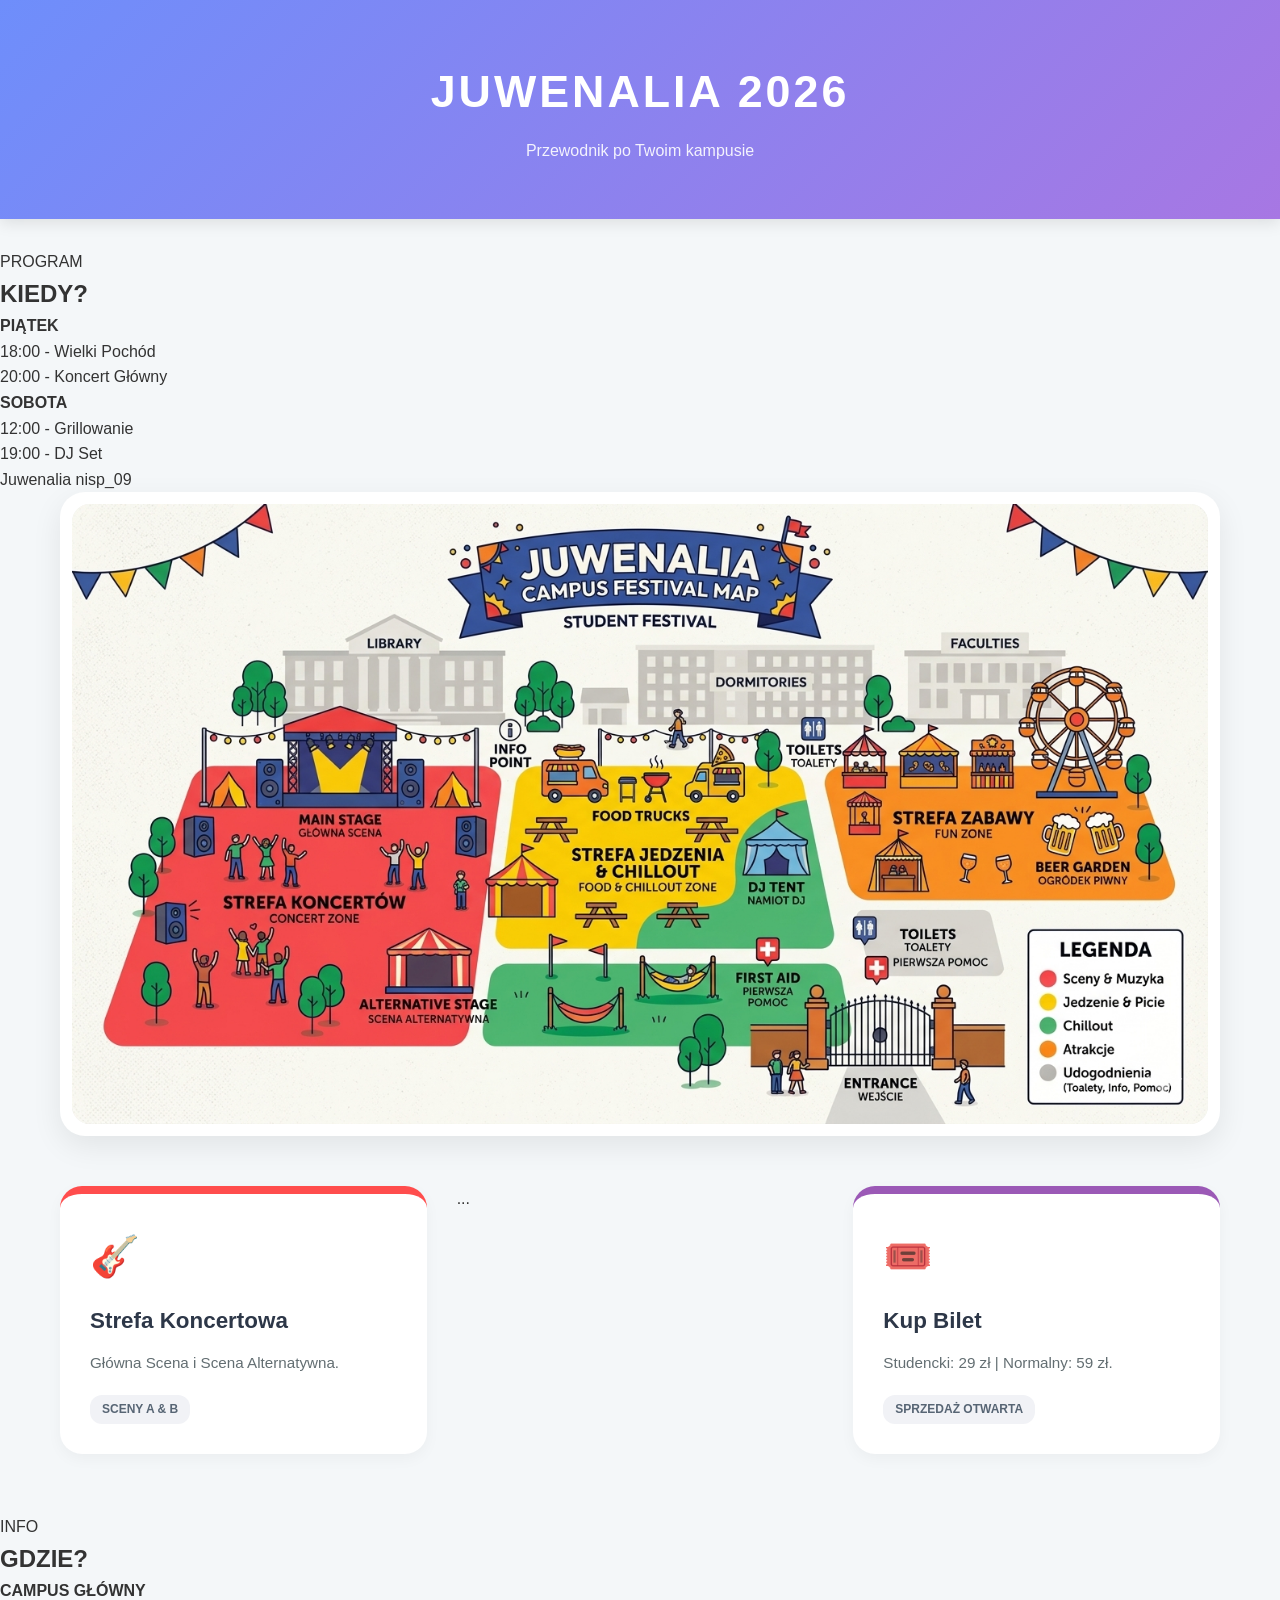
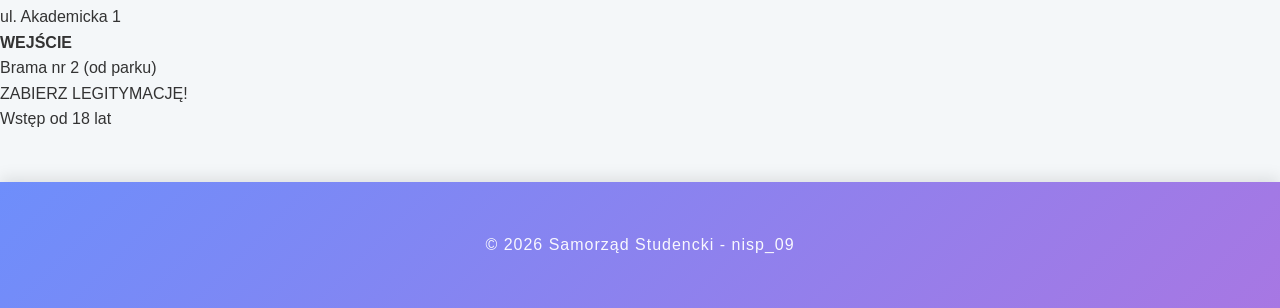
==== juwenalia.html @ 12eca2ff "dodanie banerow po bokach" ====
<!DOCTYPE html>
<html lang="pl">
<head>
    <meta charset="UTF-8">
    <meta name="viewport" content="width=device-width, initial-scale=1.0">
    <title>Juwenalia - Mapa i Program</title>
    <link rel="stylesheet" href="style.css">
</head>
<body>

    <header>
        <h1>Juwenalia 2026</h1>
        <p>Przewodnik po Twoim kampusie</p>
    </header>

    <div class="layout-wrapper">
        <!-- Lewy Banner -->
        <aside class="banner banner-left">
            <div class="banner-content">
                <span class="banner-tag">PROGRAM</span>
                <h2>KIEDY?</h2>
                <div class="event-item">
                    <strong>PIĄTEK</strong>
                    <p>18:00 - Wielki Pochód</p>
                    <p>20:00 - Koncert Główny</p>
                </div>
                <div class="event-item">
                    <strong>SOBOTA</strong>
                    <p>12:00 - Grillowanie</p>
                    <p>19:00 - DJ Set</p>
                </div>
                <div class="banner-footer">Juwenalia nisp_09</div>
            </div>
        </aside>

        <!-- Główna Treść -->
        <main class="container">
            <section class="map-section">
                <div class="map-container">
                    <img src="mapa_juwenalia.png" alt="Mapa Kampusu Juwenalia" class="map-img">
                </div>
            </section>

            <section class="zones-grid">
                <!-- Kafelki zostają bez zmian -->
                <div class="card card-concerts">
                    <div class="card-icon">🎸</div>
                    <h3>Strefa Koncertowa</h3>
                    <p>Główna Scena i Scena Alternatywna.</p>
                    <span class="tag">Sceny A & B</span>
                </div>
                <div class="card-food">...</div> <!-- skrócone dla przejrzystości -->
                <div class="card card-tickets">
                    <div class="card-icon">🎟️</div>
                    <h3>Kup Bilet</h3>
                    <p>Studencki: 29 zł | Normalny: 59 zł.</p>
                    <span class="tag">Sprzedaż otwarta</span>
                </div>
                <!-- Reszta Twoich kafelków... -->
            </section>
        </main>

        <!-- Prawy Banner -->
        <aside class="banner banner-right">
            <div class="banner-content">
                <span class="banner-tag">INFO</span>
                <h2>GDZIE?</h2>
                <div class="event-item">
                    <strong>CAMPUS GŁÓWNY</strong>
                    <p>ul. Akademicka 1</p>
                </div>
                <div class="event-item">
                    <strong>WEJŚCIE</strong>
                    <p>Brama nr 2 (od parku)</p>
                </div>
                <div class="banner-promo">
                    <p>ZABIERZ LEGITYMACJĘ!</p>
                </div>
                <div class="banner-footer">Wstęp od 18 lat</div>
            </div>
        </aside>
    </div>

    <footer>
        <p>&copy; 2026 Samorząd Studencki - nisp_09</p>
    </footer>

</body>
</html>
---- style.css ----
/* Podstawowe resetowanie i czcionki */
* {
    margin: 0;
    padding: 0;
    box-sizing: border-box;
}

body {
    font-family: 'Segoe UI', Tahoma, Geneva, Verdana, sans-serif;
    background-color: #f4f7f9;
    color: #333;
    line-height: 1.6;
}

/* Header - Fioletowy gradient */
header {
    background: linear-gradient(135deg, #6e8efb, #a777e3);
    color: white;
    text-align: center;
    padding: 3.5rem 1rem;
    box-shadow: 0 4px 15px rgba(0,0,0,0.1);
    margin-bottom: 30px;
}

header h1 {
    font-size: 2.8rem;
    text-transform: uppercase;
    letter-spacing: 3px;
    margin-bottom: 10px;
}

header p {
    font-weight: 300;
    opacity: 0.9;
}

/* Główny kontener */
.container {
    max-width: 1200px;
    margin: 0 auto;
    padding: 0 20px;
}

/* Sekcja Mapy - Proporcje 1408 x 768 */
.map-section {
    width: 100%;
    background: white;
    padding: 12px;
    border-radius: 25px;
    box-shadow: 0 10px 30px rgba(0,0,0,0.08);
    margin-bottom: 50px;
}

.map-container {
    width: 100%;
    /* Precyzyjne wymiary Twojej grafiki */
    aspect-ratio: 1408 / 768; 
    overflow: hidden;
    border-radius: 18px;
    background-color: #f0f0f0;
}

.map-img {
    width: 100%;
    height: 100%;
    /* Contain gwarantuje, że mapa nie zostanie ucięta */
    object-fit: contain; 
    display: block;
}

/* Siatka Kafelek (Responsive Grid) */
.zones-grid {
    display: grid;
    grid-template-columns: repeat(auto-fit, minmax(300px, 1fr));
    gap: 30px;
    margin-bottom: 60px;
}

/* Uniwersalny styl kafelka */
.card {
    background: white;
    padding: 30px;
    border-radius: 22px;
    border-top: 8px solid #ccc; /* Domyślny kolor paska */
    box-shadow: 0 5px 15px rgba(0,0,0,0.04);
    transition: all 0.3s cubic-bezier(0.25, 0.8, 0.25, 1);
    display: flex;
    flex-direction: column;
}

.card:hover {
    transform: translateY(-10px);
    box-shadow: 0 15px 30px rgba(0,0,0,0.1);
}

.card-icon {
    font-size: 2.5rem;
    margin-bottom: 15px;
}

.card h3 {
    margin-bottom: 12px;
    color: #2d3748;
    font-size: 1.4rem;
}

.card p {
    color: #636e72;
    font-size: 0.95rem;
    margin-bottom: 20px;
    flex-grow: 1;
}

.tag {
    display: inline-block;
    font-size: 0.75rem;
    font-weight: bold;
    text-transform: uppercase;
    background: #f1f2f6;
    padding: 5px 12px;
    border-radius: 12px;
    color: #576574;
    align-self: flex-start;
}

/* Kolory specyficzne dla stref */
.card-concerts { border-top-color: #ff4d4d; } /* Czerwony */
.card-food { border-top-color: #ffcc00; }     /* Żółty */
.card-tickets { border-top-color: #9b59b6; }  /* Fioletowy */
.card-chill { border-top-color: #4cd137; }    /* Zielony */
.card-fun { border-top-color: #ff9f43; }      /* Pomarańczowy */
.card-contact { border-top-color: #1abc9c; }  /* Morski */

/* Footer - identyczny jak header */
footer {
    text-align: center;
    padding: 50px 0;
    background: linear-gradient(135deg, #6e8efb, #a777e3);
    color: white;
    margin-top: 50px;
    box-shadow: 0 -4px 15px rgba(0,0,0,0.1);
}

footer p {
    font-weight: 500;/* --- WCZEŚNIEJSZE STYLE ZOSTAJĄ (Body, Header, Container, Card) --- */

/* ... (tu wklej poprzedni style.css) ... */

/* NOWY LAYOUT SYSTEM */
.layout-wrapper {
    display: grid;
    grid-template-columns: 220px 1fr 220px; /* Bannery po 220px szerokości */
    gap: 20px;
    max-width: 1700px; /* Zwiększony max-width by pomieścić boki */
    margin: 0 auto;
    padding: 0 20px;
    align-items: start;
}

/* STYL BANNERÓW (BROSZUR) */
.banner {
    background: white;
    border-radius: 25px;
    box-shadow: 0 10px 30px rgba(0,0,0,0.08);
    position: sticky; /* Bannery będą "jechać" za użytkownikiem podczas przewijania */
    top: 20px;
    height: 600px; /* Proporcja pionowej ulotki */
    overflow: hidden;
    display: flex;
    flex-direction: column;
}

.banner-content {
    padding: 30px 20px;
    height: 100%;
    display: flex;
    flex-direction: column;
    text-align: center;
}

.banner-left { border-left: 10px solid #6e8efb; }
.banner-right { border-right: 10px solid #a777e3; }

.banner-tag {
    font-size: 0.7rem;
    font-weight: bold;
    letter-spacing: 2px;
    color: #a777e3;
    margin-bottom: 10px;
}

.banner h2 {
    font-size: 1.5rem;
    color: #2d3748;
    margin-bottom: 25px;
    border-bottom: 2px dashed #eee;
    padding-bottom: 10px;
}

.event-item {
    margin-bottom: 25px;
    text-align: left;
}

.event-item strong {
    display: block;
    font-size: 0.9rem;
    color: #6e8efb;
    margin-bottom: 5px;
}

.event-item p {
    font-size: 0.85rem;
    margin-bottom: 3px;
    color: #4a5568;
}

.banner-promo {
    margin-top: auto;
    background: #fdf2f2;
    padding: 15px;
    border-radius: 15px;
    color: #e53e3e;
    font-weight: bold;
    font-size: 0.8rem;
}

.banner-footer {
    margin-top: 20px;
    font-size: 0.7rem;
    color: #cbd5e0;
    text-transform: uppercase;
}

/* RESPONSYWNOŚĆ - Na tabletach i telefonach ukrywamy bannery boczne */
@media (max-width: 1200px) {
    .layout-wrapper {
        grid-template-columns: 1fr; /* Tylko jedna kolumna (środek) */
    }
    .banner {
        display: none; /* Ukryj bannery na małych ekranach */
    }
    .container {
        max-width: 100%;
    }
}
    letter-spacing: 1px;
    opacity: 0.95;
}

/* Ustawienia dla mniejszych ekranów */
@media (max-width: 768px) {
    header h1 { font-size: 2rem; }
    .map-section { padding: 8px; }
    .zones-grid { gap: 20px; }
}
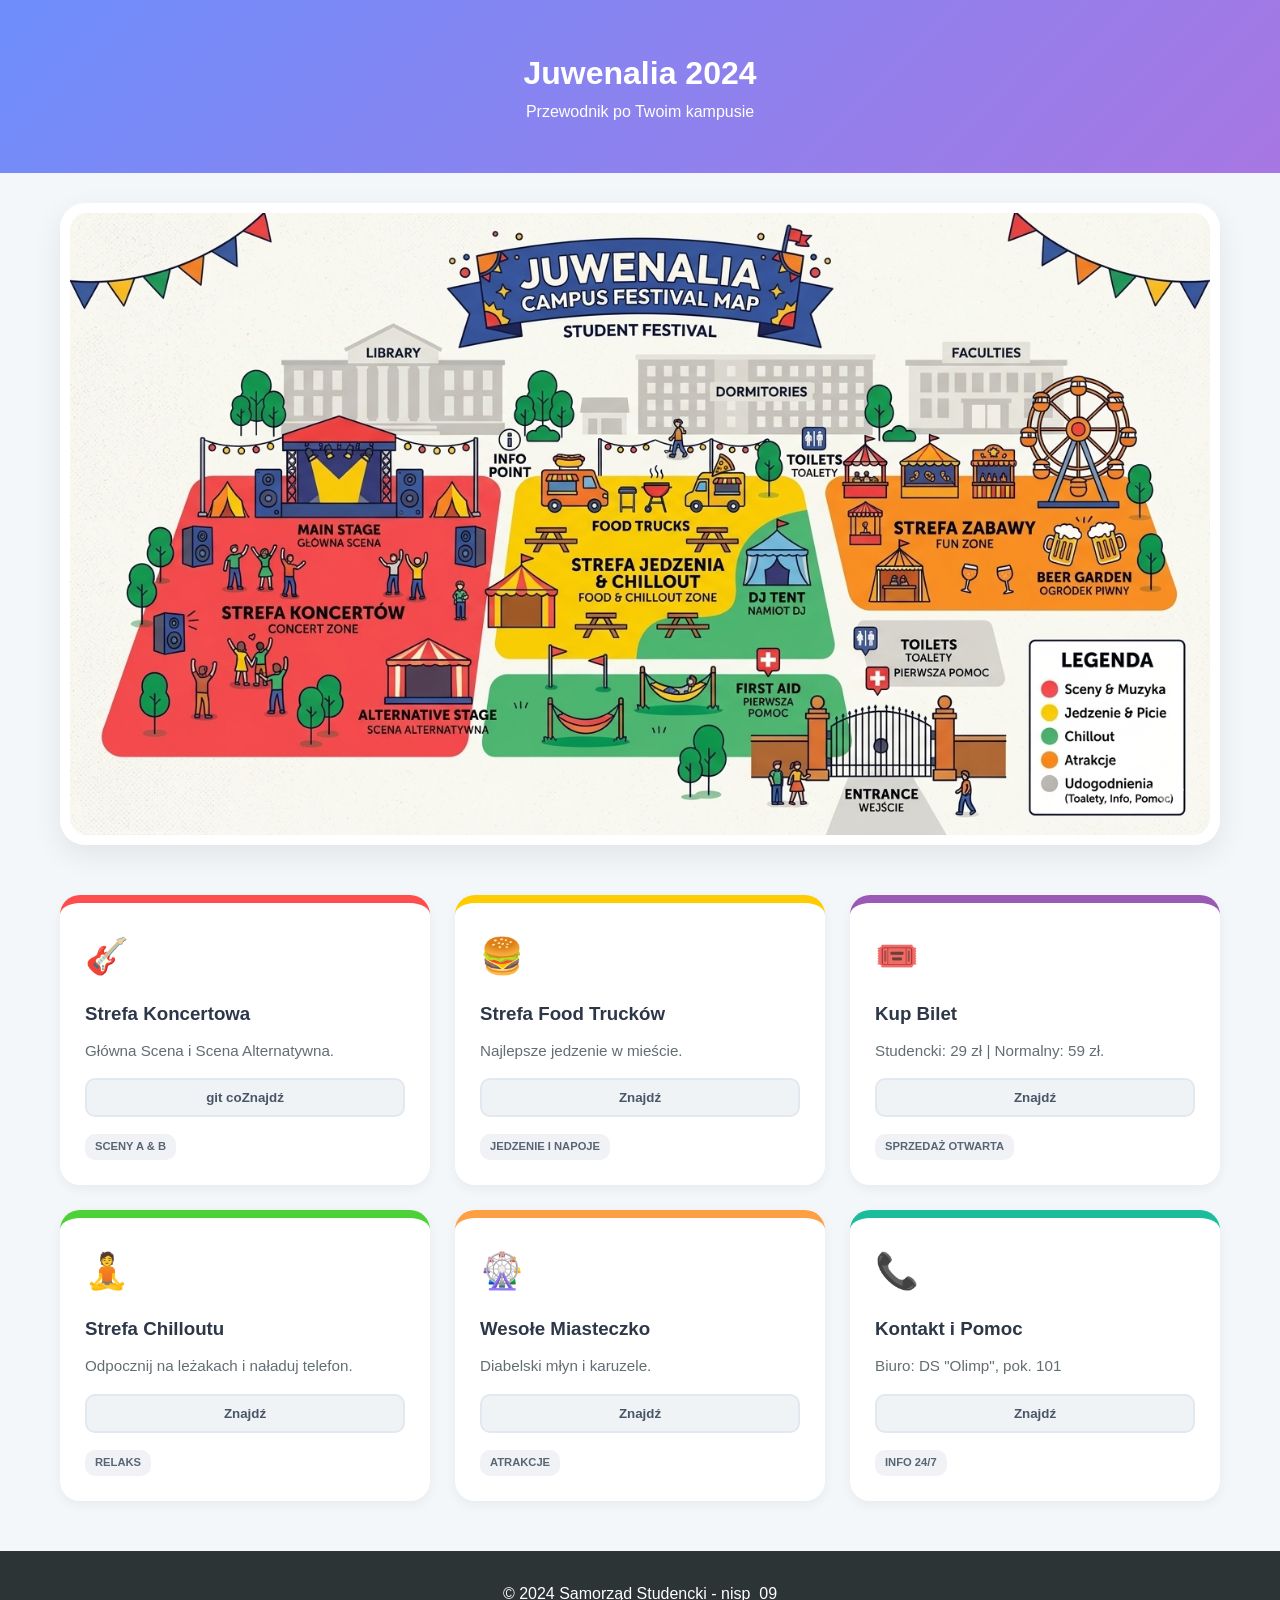
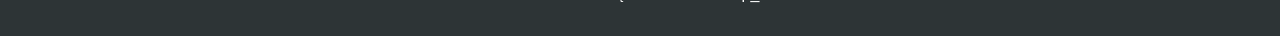
==== commit b578d6b8: "Dodano znajdywanie na mapie" ====
--- a/juwenalia.html
+++ b/juwenalia.html
@@ -3,86 +3,82 @@
 <head>
     <meta charset="UTF-8">
     <meta name="viewport" content="width=device-width, initial-scale=1.0">
-    <title>Juwenalia - Mapa i Program</title>
+    <title>Juwenalia - Mapa Kampusu</title>
     <link rel="stylesheet" href="style.css">
+    <script src="script.js"></script>
 </head>
 <body>
 
     <header>
-        <h1>Juwenalia 2026</h1>
+        <h1>Juwenalia 2024</h1>
         <p>Przewodnik po Twoim kampusie</p>
     </header>
 
-    <div class="layout-wrapper">
-        <!-- Lewy Banner -->
-        <aside class="banner banner-left">
-            <div class="banner-content">
-                <span class="banner-tag">PROGRAM</span>
-                <h2>KIEDY?</h2>
-                <div class="event-item">
-                    <strong>PIĄTEK</strong>
-                    <p>18:00 - Wielki Pochód</p>
-                    <p>20:00 - Koncert Główny</p>
-                </div>
-                <div class="event-item">
-                    <strong>SOBOTA</strong>
-                    <p>12:00 - Grillowanie</p>
-                    <p>19:00 - DJ Set</p>
-                </div>
-                <div class="banner-footer">Juwenalia nisp_09</div>
-            </div>
-        </aside>
+    <main class="container">
+        <!-- Sekcja mapy z nową nakładką -->
+    <section class="map-section">
+        <div class="map-container" id="mapContainer">
+            <img src="mapa_juwenalia.png" alt="Mapa Kampusu Juwenalia" class="map-img">
+            <div class="map-overlay"></div> <!-- Warstwa przyciemniająca -->
+        </div>
+    </section>
 
-        <!-- Główna Treść -->
-        <main class="container">
-            <section class="map-section">
-                <div class="map-container">
-                    <img src="mapa_juwenalia.png" alt="Mapa Kampusu Juwenalia" class="map-img">
-                </div>
-            </section>
+    <!-- Sekcja kart (dodane data-zone) -->
+    <section class="zones-grid">
+        <div class="card card-concerts" data-zone="concerts">
+            <div class="card-icon">🎸</div>
+            <h3>Strefa Koncertowa</h3>
+            <p>Główna Scena i Scena Alternatywna.</p>
+            <button class="find-btn">git coZnajdź</button>
+            <span class="tag">Sceny A & B</span>
+        </div>
 
-            <section class="zones-grid">
-                <!-- Kafelki zostają bez zmian -->
-                <div class="card card-concerts">
-                    <div class="card-icon">🎸</div>
-                    <h3>Strefa Koncertowa</h3>
-                    <p>Główna Scena i Scena Alternatywna.</p>
-                    <span class="tag">Sceny A & B</span>
-                </div>
-                <div class="card-food">...</div> <!-- skrócone dla przejrzystości -->
-                <div class="card card-tickets">
-                    <div class="card-icon">🎟️</div>
-                    <h3>Kup Bilet</h3>
-                    <p>Studencki: 29 zł | Normalny: 59 zł.</p>
-                    <span class="tag">Sprzedaż otwarta</span>
-                </div>
-                <!-- Reszta Twoich kafelków... -->
-            </section>
-        </main>
+        <div class="card card-food" data-zone="food">
+            <div class="card-icon">🍔</div>
+            <h3>Strefa Food Trucków</h3>
+            <p>Najlepsze jedzenie w mieście.</p>
+            <button class="find-btn">Znajdź</button>
+            <span class="tag">Jedzenie i Napoje</span>
+        </div>
 
-        <!-- Prawy Banner -->
-        <aside class="banner banner-right">
-            <div class="banner-content">
-                <span class="banner-tag">INFO</span>
-                <h2>GDZIE?</h2>
-                <div class="event-item">
-                    <strong>CAMPUS GŁÓWNY</strong>
-                    <p>ul. Akademicka 1</p>
-                </div>
-                <div class="event-item">
-                    <strong>WEJŚCIE</strong>
-                    <p>Brama nr 2 (od parku)</p>
-                </div>
-                <div class="banner-promo">
-                    <p>ZABIERZ LEGITYMACJĘ!</p>
-                </div>
-                <div class="banner-footer">Wstęp od 18 lat</div>
-            </div>
-        </aside>
-    </div>
+        <div class="card card-tickets" data-zone="tickets">
+            <div class="card-icon">🎟️</div>
+            <h3>Kup Bilet</h3>
+            <p>Studencki: 29 zł | Normalny: 59 zł.</p>
+            <button class="find-btn">Znajdź</button>
+            <span class="tag">Sprzedaż otwarta</span>
+        </div>
+
+        <div class="card card-chill" data-zone="chill">
+            <div class="card-icon">🧘</div>
+            <h3>Strefa Chilloutu</h3>
+            <p>Odpocznij na leżakach i naładuj telefon.</p>
+            <button class="find-btn">Znajdź</button>
+            <span class="tag">Relaks</span>
+        </div>
+
+        <div class="card card-fun" data-zone="fun">
+            <div class="card-icon">🎡</div>
+            <h3>Wesołe Miasteczko</h3>
+            <p>Diabelski młyn i karuzele.</p>
+            <button class="find-btn">Znajdź</button>
+            <span class="tag">Atrakcje</span>
+        </div>
+
+        <div class="card card-contact" data-zone="contact">
+            <div class="card-icon">📞</div>
+            <h3>Kontakt i Pomoc</h3>
+            <p>Biuro: DS "Olimp", pok. 101</p>
+            <button class="find-btn">Znajdź</button>
+            <span class="tag">Info 24/7</span>
+        </div>
+    </section>
+
+
+    </main>
 
     <footer>
-        <p>&copy; 2026 Samorząd Studencki - nisp_09</p>
+        <p>&copy; 2024 Samorząd Studencki - nisp_09</p>
     </footer>
 
 </body>
--- a/style.css
+++ b/style.css
@@ -1,4 +1,3 @@
-/* Podstawowe resetowanie i czcionki */
 * {
     margin: 0;
     padding: 0;
@@ -12,40 +11,25 @@
     line-height: 1.6;
 }
 
-/* Header - Fioletowy gradient */
 header {
     background: linear-gradient(135deg, #6e8efb, #a777e3);
     color: white;
     text-align: center;
-    padding: 3.5rem 1rem;
-    box-shadow: 0 4px 15px rgba(0,0,0,0.1);
+    padding: 3rem 1rem;
     margin-bottom: 30px;
 }
 
-header h1 {
-    font-size: 2.8rem;
-    text-transform: uppercase;
-    letter-spacing: 3px;
-    margin-bottom: 10px;
-}
-
-header p {
-    font-weight: 300;
-    opacity: 0.9;
-}
-
-/* Główny kontener */
 .container {
     max-width: 1200px;
     margin: 0 auto;
     padding: 0 20px;
 }
 
-/* Sekcja Mapy - Proporcje 1408 x 768 */
+/* --- POPRAWKA MAPY --- */
 .map-section {
     width: 100%;
     background: white;
-    padding: 12px;
+    padding: 10px;
     border-radius: 25px;
     box-shadow: 0 10px 30px rgba(0,0,0,0.08);
     margin-bottom: 50px;
@@ -53,204 +37,163 @@
 
 .map-container {
     width: 100%;
-    /* Precyzyjne wymiary Twojej grafiki */
+    /* Zachowanie proporcji 1408 / 768 */
     aspect-ratio: 1408 / 768; 
     overflow: hidden;
     border-radius: 18px;
-    background-color: #f0f0f0;
+    background-color: #eee;
 }
 
 .map-img {
     width: 100%;
     height: 100%;
-    /* Contain gwarantuje, że mapa nie zostanie ucięta */
+    /* 'contain' sprawi, że cała mapa będzie widoczna bez ucinania */
     object-fit: contain; 
     display: block;
 }
 
-/* Siatka Kafelek (Responsive Grid) */
+/* Styl dla kontenera mapy */
+.map-container {
+    position: relative;
+    cursor: pointer;
+}
+
+/* Nakładka przyciemniająca */
+.map-overlay {
+    position: absolute;
+    top: 0;
+    left: 0;
+    width: 100%;
+    height: 100%;
+    background-color: rgba(0, 0, 0, 0.6); /* Przyciemnienie */
+    opacity: 0;
+    transition: opacity 0.4s ease, clip-path 0.4s ease;
+    pointer-events: none; /* Pozwala klikać przez nakładkę */
+}
+
+/* Klasa aktywna - pokazuje nakładkę */
+.map-container.active-zone .map-overlay {
+    opacity: 1;
+}
+
+/* Definicje "dziur" w nakładce dla konkretnych stref (wartości procentowe) */
+.map-container.zone-concerts .map-overlay {
+    clip-path: polygon(0% 0%, 0% 100%, 3% 100%, 3% 38%, 38% 38%, 38% 88%, 3% 88%, 3% 100%, 100% 100%, 100% 0%);
+}
+
+.map-container.zone-food .map-overlay {
+    clip-path: polygon(0% 0%, 0% 100%, 37% 100%, 37% 40%, 65% 40%, 65% 70%, 37% 70%, 37% 100%, 100% 100%, 100% 0%);
+}
+
+.map-container.zone-chill .map-overlay {
+    clip-path: polygon(0% 0%, 0% 100%, 42% 100%, 42% 72%, 68% 72%, 68% 95%, 42% 95%, 42% 100%, 100% 100%, 100% 0%);
+}
+
+.map-container.zone-fun .map-overlay {
+    clip-path: polygon(0% 0%, 0% 100%, 66% 100%, 66% 30%, 98% 30%, 98% 65%, 66% 65%, 66% 100%, 100% 100%, 100% 0%);
+}
+
+.map-container.zone-tickets .map-overlay,
+.map-container.zone-contact .map-overlay {
+    clip-path: polygon(0% 0%, 0% 100%, 65% 100%, 65% 65%, 83% 65%, 83% 85%, 65% 85%, 65% 100%, 100% 100%, 100% 0%);
+}
+
+/* Podświetlenie aktywnej karty */
+.card.selected {
+    transform: translateY(-10px);
+    border-top-width: 15px;
+    box-shadow: 0 15px 30px rgba(0,0,0,0.15);
+}
+
+/* --- KAFELKI --- */
 .zones-grid {
     display: grid;
     grid-template-columns: repeat(auto-fit, minmax(300px, 1fr));
-    gap: 30px;
-    margin-bottom: 60px;
+    gap: 25px;
+    margin-bottom: 50px;
 }
 
-/* Uniwersalny styl kafelka */
 .card {
     background: white;
-    padding: 30px;
-    border-radius: 22px;
-    border-top: 8px solid #ccc; /* Domyślny kolor paska */
-    box-shadow: 0 5px 15px rgba(0,0,0,0.04);
-    transition: all 0.3s cubic-bezier(0.25, 0.8, 0.25, 1);
-    display: flex;
-    flex-direction: column;
+    padding: 25px;
+    border-radius: 20px;
+    border-top: 8px solid #ccc;
+    box-shadow: 0 4px 12px rgba(0,0,0,0.05);
+    transition: all 0.3s ease;
 }
 
 .card:hover {
-    transform: translateY(-10px);
-    box-shadow: 0 15px 30px rgba(0,0,0,0.1);
+    transform: translateY(-8px);
+    box-shadow: 0 12px 24px rgba(0,0,0,0.12);
 }
 
 .card-icon {
-    font-size: 2.5rem;
+    font-size: 2.2rem;
     margin-bottom: 15px;
 }
 
 .card h3 {
-    margin-bottom: 12px;
+    margin-bottom: 10px;
     color: #2d3748;
-    font-size: 1.4rem;
 }
 
 .card p {
     color: #636e72;
     font-size: 0.95rem;
-    margin-bottom: 20px;
-    flex-grow: 1;
+    margin-bottom: 15px;
 }
 
 .tag {
     display: inline-block;
-    font-size: 0.75rem;
+    font-size: 0.7rem;
     font-weight: bold;
     text-transform: uppercase;
     background: #f1f2f6;
-    padding: 5px 12px;
-    border-radius: 12px;
+    padding: 4px 10px;
+    border-radius: 10px;
     color: #576574;
-    align-self: flex-start;
 }
 
-/* Kolory specyficzne dla stref */
+/* --- KOLORY KAFELKÓW --- */
 .card-concerts { border-top-color: #ff4d4d; } /* Czerwony */
 .card-food { border-top-color: #ffcc00; }     /* Żółty */
-.card-tickets { border-top-color: #9b59b6; }  /* Fioletowy */
+.card-tickets { border-top-color: #9b59b6; }  /* Fioletowy (NOWY) */
 .card-chill { border-top-color: #4cd137; }    /* Zielony */
 .card-fun { border-top-color: #ff9f43; }      /* Pomarańczowy */
-.card-contact { border-top-color: #1abc9c; }  /* Morski */
+.card-contact { border-top-color: #1abc9c; }  /* Morski (NOWY) */
 
-/* Footer - identyczny jak header */
 footer {
     text-align: center;
-    padding: 50px 0;
-    background: linear-gradient(135deg, #6e8efb, #a777e3);
+    padding: 30px;
+    background: #2d3436;
     color: white;
-    margin-top: 50px;
-    box-shadow: 0 -4px 15px rgba(0,0,0,0.1);
+    margin-top: 20px;
 }
 
-footer p {
-    font-weight: 500;/* --- WCZEŚNIEJSZE STYLE ZOSTAJĄ (Body, Header, Container, Card) --- */
-
-/* ... (tu wklej poprzedni style.css) ... */
-
-/* NOWY LAYOUT SYSTEM */
-.layout-wrapper {
-    display: grid;
-    grid-template-columns: 220px 1fr 220px; /* Bannery po 220px szerokości */
-    gap: 20px;
-    max-width: 1700px; /* Zwiększony max-width by pomieścić boki */
-    margin: 0 auto;
-    padding: 0 20px;
-    align-items: start;
+.find-btn {
+    display: block;
+    width: 100%;
+    padding: 10px;
+    margin-bottom: 15px;
+    background-color: #f0f3f5;
+    border: 2px solid #e2e8f0;
+    border-radius: 10px;
+    color: #4a5568;
+    font-weight: 600;
+    cursor: pointer;
+    transition: all 0.2s ease;
+    font-family: inherit;
 }
 
-/* STYL BANNERÓW (BROSZUR) */
-.banner {
-    background: white;
-    border-radius: 25px;
-    box-shadow: 0 10px 30px rgba(0,0,0,0.08);
-    position: sticky; /* Bannery będą "jechać" za użytkownikiem podczas przewijania */
-    top: 20px;
-    height: 600px; /* Proporcja pionowej ulotki */
-    overflow: hidden;
-    display: flex;
-    flex-direction: column;
+.find-btn:hover {
+    background-color: #6e8efb;
+    color: white;
+    border-color: #6e8efb;
 }
 
-.banner-content {
-    padding: 30px 20px;
-    height: 100%;
-    display: flex;
-    flex-direction: column;
-    text-align: center;
-}
-
-.banner-left { border-left: 10px solid #6e8efb; }
-.banner-right { border-right: 10px solid #a777e3; }
-
-.banner-tag {
-    font-size: 0.7rem;
-    font-weight: bold;
-    letter-spacing: 2px;
-    color: #a777e3;
-    margin-bottom: 10px;
-}
-
-.banner h2 {
-    font-size: 1.5rem;
-    color: #2d3748;
-    margin-bottom: 25px;
-    border-bottom: 2px dashed #eee;
-    padding-bottom: 10px;
-}
-
-.event-item {
-    margin-bottom: 25px;
-    text-align: left;
-}
-
-.event-item strong {
-    display: block;
-    font-size: 0.9rem;
-    color: #6e8efb;
-    margin-bottom: 5px;
-}
-
-.event-item p {
-    font-size: 0.85rem;
-    margin-bottom: 3px;
-    color: #4a5568;
-}
-
-.banner-promo {
-    margin-top: auto;
-    background: #fdf2f2;
-    padding: 15px;
-    border-radius: 15px;
-    color: #e53e3e;
-    font-weight: bold;
-    font-size: 0.8rem;
-}
-
-.banner-footer {
-    margin-top: 20px;
-    font-size: 0.7rem;
-    color: #cbd5e0;
-    text-transform: uppercase;
-}
-
-/* RESPONSYWNOŚĆ - Na tabletach i telefonach ukrywamy bannery boczne */
-@media (max-width: 1200px) {
-    .layout-wrapper {
-        grid-template-columns: 1fr; /* Tylko jedna kolumna (środek) */
-    }
-    .banner {
-        display: none; /* Ukryj bannery na małych ekranach */
-    }
-    .container {
-        max-width: 100%;
-    }
-}
-    letter-spacing: 1px;
-    opacity: 0.95;
-}
-
-/* Ustawienia dla mniejszych ekranów */
-@media (max-width: 768px) {
-    header h1 { font-size: 2rem; }
-    .map-section { padding: 8px; }
-    .zones-grid { gap: 20px; }
+/* Styl, gdy karta jest wybrana */
+.card.selected .find-btn {
+    background-color: #2d3436;
+    color: white;
+    border-color: #2d3436;
 }
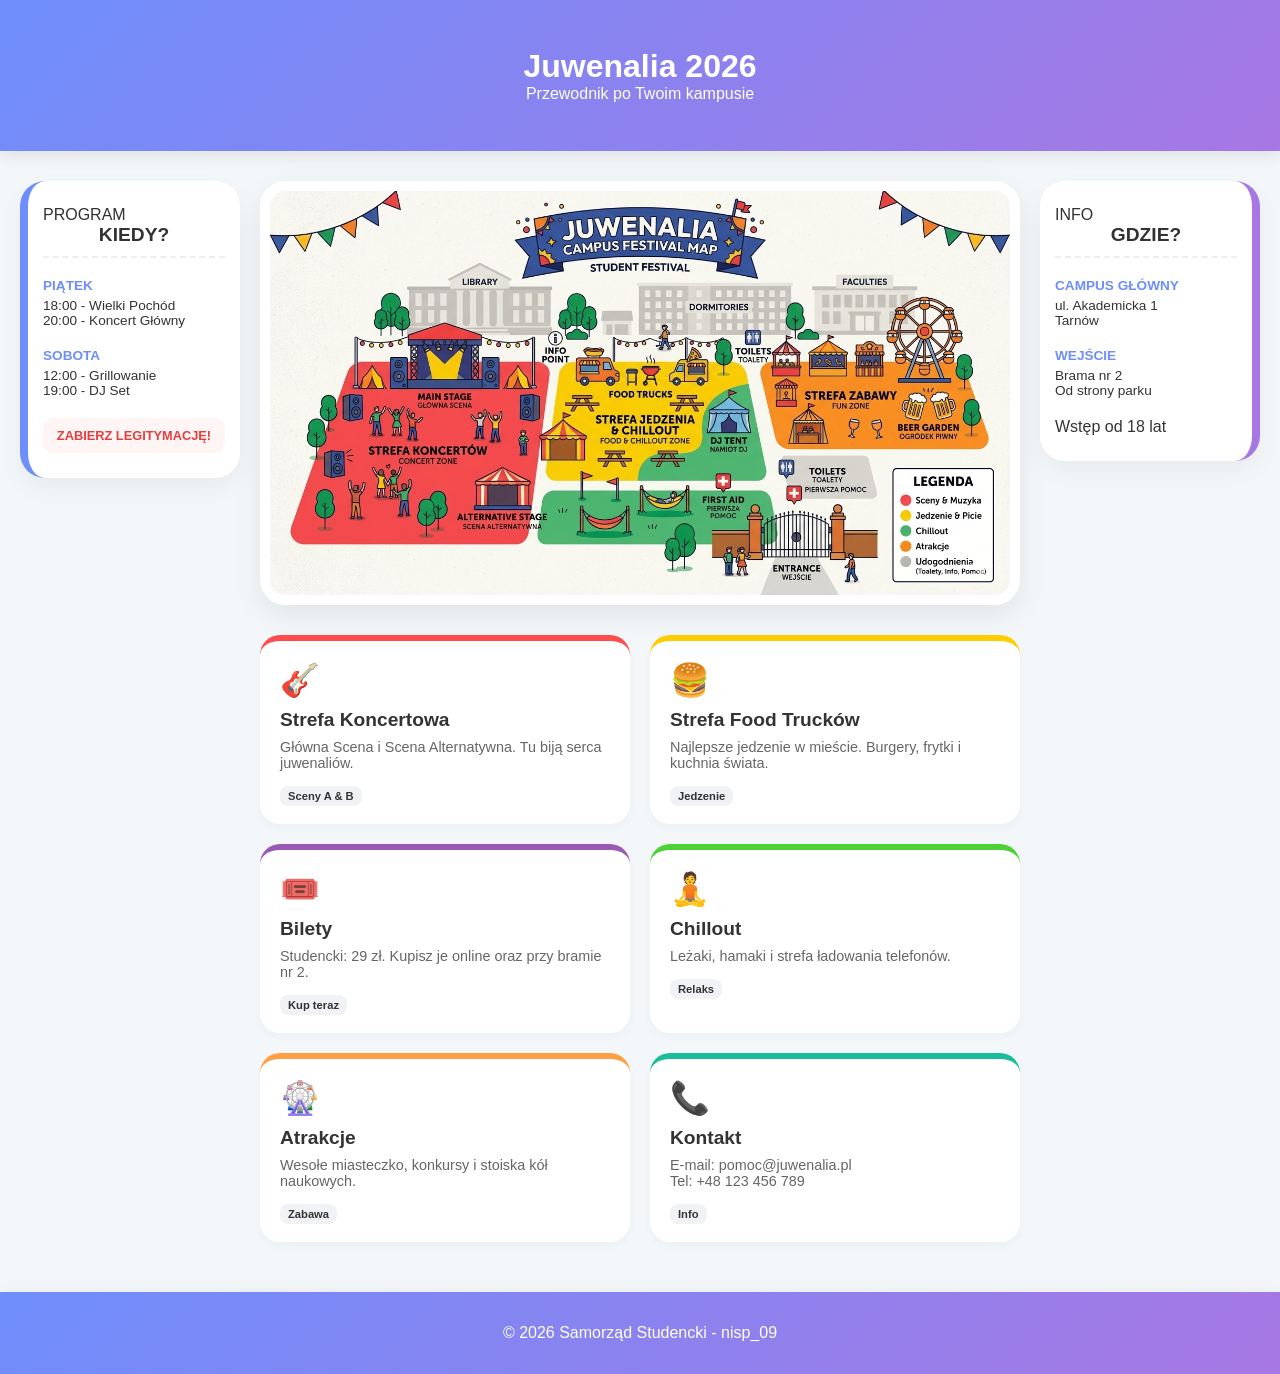
==== commit 8a75f1d2: "dodanie banerow po bokach" ====
--- a/juwenalia.html
+++ b/juwenalia.html
@@ -3,82 +3,112 @@
 <head>
     <meta charset="UTF-8">
     <meta name="viewport" content="width=device-width, initial-scale=1.0">
-    <title>Juwenalia - Mapa Kampusu</title>
+    <title>Juwenalia - Mapa i Program</title>
     <link rel="stylesheet" href="style.css">
-    <script src="script.js"></script>
 </head>
 <body>
 
     <header>
-        <h1>Juwenalia 2024</h1>
+        <h1>Juwenalia 2026</h1>
         <p>Przewodnik po Twoim kampusie</p>
     </header>
 
-    <main class="container">
-        <!-- Sekcja mapy z nową nakładką -->
-    <section class="map-section">
-        <div class="map-container" id="mapContainer">
-            <img src="mapa_juwenalia.png" alt="Mapa Kampusu Juwenalia" class="map-img">
-            <div class="map-overlay"></div> <!-- Warstwa przyciemniająca -->
-        </div>
-    </section>
+    <div class="layout-wrapper">
+        <!-- Lewy Banner -->
+        <aside class="banner banner-left">
+            <div class="banner-content">
+                <span class="banner-tag">PROGRAM</span>
+                <h2>KIEDY?</h2>
+                <div class="event-item">
+                    <strong>PIĄTEK</strong>
+                    <p>18:00 - Wielki Pochód</p>
+                    <p>20:00 - Koncert Główny</p>
+                </div>
+                <div class="event-item">
+                    <strong>SOBOTA</strong>
+                    <p>12:00 - Grillowanie</p>
+                    <p>19:00 - DJ Set</p>
+                </div>
+                <div class="banner-promo">ZABIERZ LEGITYMACJĘ!</div>
+            </div>
+        </aside>
 
-    <!-- Sekcja kart (dodane data-zone) -->
-    <section class="zones-grid">
-        <div class="card card-concerts" data-zone="concerts">
-            <div class="card-icon">🎸</div>
-            <h3>Strefa Koncertowa</h3>
-            <p>Główna Scena i Scena Alternatywna.</p>
-            <button class="find-btn">git coZnajdź</button>
-            <span class="tag">Sceny A & B</span>
-        </div>
+        <!-- Środkowa kolumna z mapą i kafelkami -->
+        <main class="main-content">
+            <section class="map-section">
+                <div class="map-container">
+                    <!-- Upewnij się, że plik nazywa się mapa_juwenaliow.png -->
+                    <img src="mapa_juwenalia.png" alt="Mapa Kampusu Juwenalia" class="map-img">
+                </div>
+            </section>
 
-        <div class="card card-food" data-zone="food">
-            <div class="card-icon">🍔</div>
-            <h3>Strefa Food Trucków</h3>
-            <p>Najlepsze jedzenie w mieście.</p>
-            <button class="find-btn">Znajdź</button>
-            <span class="tag">Jedzenie i Napoje</span>
-        </div>
+            <section class="zones-grid">
+                <div class="card card-concerts">
+                    <div class="card-icon">🎸</div>
+                    <h3>Strefa Koncertowa</h3>
+                    <p>Główna Scena i Scena Alternatywna. Tu biją serca juwenaliów.</p>
+                    <span class="tag">Sceny A & B</span>
+                </div>
 
-        <div class="card card-tickets" data-zone="tickets">
-            <div class="card-icon">🎟️</div>
-            <h3>Kup Bilet</h3>
-            <p>Studencki: 29 zł | Normalny: 59 zł.</p>
-            <button class="find-btn">Znajdź</button>
-            <span class="tag">Sprzedaż otwarta</span>
-        </div>
+                <div class="card card-food">
+                    <div class="card-icon">🍔</div>
+                    <h3>Strefa Food Trucków</h3>
+                    <p>Najlepsze jedzenie w mieście. Burgery, frytki i kuchnia świata.</p>
+                    <span class="tag">Jedzenie</span>
+                </div>
 
-        <div class="card card-chill" data-zone="chill">
-            <div class="card-icon">🧘</div>
-            <h3>Strefa Chilloutu</h3>
-            <p>Odpocznij na leżakach i naładuj telefon.</p>
-            <button class="find-btn">Znajdź</button>
-            <span class="tag">Relaks</span>
-        </div>
+                <div class="card card-tickets">
+                    <div class="card-icon">🎟️</div>
+                    <h3>Bilety</h3>
+                    <p>Studencki: 29 zł. Kupisz je online oraz przy bramie nr 2.</p>
+                    <span class="tag">Kup teraz</span>
+                </div>
 
-        <div class="card card-fun" data-zone="fun">
-            <div class="card-icon">🎡</div>
-            <h3>Wesołe Miasteczko</h3>
-            <p>Diabelski młyn i karuzele.</p>
-            <button class="find-btn">Znajdź</button>
-            <span class="tag">Atrakcje</span>
-        </div>
+                <div class="card card-chill">
+                    <div class="card-icon">🧘</div>
+                    <h3>Chillout</h3>
+                    <p>Leżaki, hamaki i strefa ładowania telefonów.</p>
+                    <span class="tag">Relaks</span>
+                </div>
 
-        <div class="card card-contact" data-zone="contact">
-            <div class="card-icon">📞</div>
-            <h3>Kontakt i Pomoc</h3>
-            <p>Biuro: DS "Olimp", pok. 101</p>
-            <button class="find-btn">Znajdź</button>
-            <span class="tag">Info 24/7</span>
-        </div>
-    </section>
+                <div class="card card-fun">
+                    <div class="card-icon">🎡</div>
+                    <h3>Atrakcje</h3>
+                    <p>Wesołe miasteczko, konkursy i stoiska kół naukowych.</p>
+                    <span class="tag">Zabawa</span>
+                </div>
 
+                <div class="card card-contact">
+                    <div class="card-icon">📞</div>
+                    <h3>Kontakt</h3>
+                    <p>E-mail: pomoc@juwenalia.pl<br>Tel: +48 123 456 789</p>
+                    <span class="tag">Info</span>
+                </div>
+            </section>
+        </main>
 
-    </main>
+        <!-- Prawy Banner -->
+        <aside class="banner banner-right">
+            <div class="banner-content">
+                <span class="banner-tag">INFO</span>
+                <h2>GDZIE?</h2>
+                <div class="event-item">
+                    <strong>CAMPUS GŁÓWNY</strong>
+                    <p>ul. Akademicka 1</p>
+                    <p>Tarnów</p>
+                </div>
+                <div class="event-item">
+                    <strong>WEJŚCIE</strong>
+                    <p>Brama nr 2</p>
+                    <p>Od strony parku</p>
+                </div>
+                <div class="banner-footer">Wstęp od 18 lat</div>
+            </div>
+        </aside>
+    </div>
 
     <footer>
-        <p>&copy; 2024 Samorząd Studencki - nisp_09</p>
+        <p>&copy; 2026 Samorząd Studencki - nisp_09</p>
     </footer>
 
 </body>
--- a/style.css
+++ b/style.css
@@ -5,195 +5,140 @@
 }
 
 body {
-    font-family: 'Segoe UI', Tahoma, Geneva, Verdana, sans-serif;
+    font-family: 'Segoe UI', Tahoma, sans-serif;
     background-color: #f4f7f9;
     color: #333;
-    line-height: 1.6;
+    overflow-x: hidden; /* Zapobiega przewijaniu na boki */
 }
 
-header {
+/* Header & Footer */
+header, footer {
     background: linear-gradient(135deg, #6e8efb, #a777e3);
     color: white;
     text-align: center;
     padding: 3rem 1rem;
-    margin-bottom: 30px;
+    box-shadow: 0 4px 15px rgba(0,0,0,0.1);
 }
 
-.container {
-    max-width: 1200px;
-    margin: 0 auto;
+footer {
+    margin-top: 50px;
+    padding: 2rem 1rem;
+}
+
+/* Główny układ - Trzy kolumny */
+.layout-wrapper {
+    display: flex;
+    justify-content: center;
+    gap: 20px;
+    max-width: 1600px;
+    margin: 30px auto;
     padding: 0 20px;
 }
 
-/* --- POPRAWKA MAPY --- */
+/* Bannery boczne */
+.banner {
+    flex: 0 0 220px; /* Stała szerokość bannerów */
+    background: white;
+    border-radius: 25px;
+    box-shadow: 0 10px 25px rgba(0,0,0,0.05);
+    height: fit-content;
+    position: sticky;
+    top: 20px;
+    padding: 25px 15px;
+}
+
+.banner-left { border-left: 8px solid #6e8efb; }
+.banner-right { border-right: 8px solid #a777e3; }
+
+.banner h2 {
+    font-size: 1.2rem;
+    margin-bottom: 20px;
+    text-align: center;
+    border-bottom: 2px dashed #eee;
+    padding-bottom: 10px;
+}
+
+.event-item { margin-bottom: 20px; font-size: 0.85rem; }
+.event-item strong { color: #6e8efb; display: block; margin-bottom: 5px; }
+
+.banner-promo {
+    background: #fff5f5;
+    color: #e53e3e;
+    padding: 10px;
+    border-radius: 10px;
+    font-weight: bold;
+    text-align: center;
+    font-size: 0.8rem;
+}
+
+/* Środkowa treść */
+.main-content {
+    flex: 1; /* Środek zajmuje całą dostępną przestrzeń */
+    max-width: 1000px; /* Ale nie więcej niż 1000px */
+}
+
+/* Sekcja Mapy */
 .map-section {
-    width: 100%;
     background: white;
     padding: 10px;
     border-radius: 25px;
     box-shadow: 0 10px 30px rgba(0,0,0,0.08);
-    margin-bottom: 50px;
+    margin-bottom: 30px;
 }
 
 .map-container {
     width: 100%;
-    /* Zachowanie proporcji 1408 / 768 */
-    aspect-ratio: 1408 / 768; 
+    aspect-ratio: 1408 / 768; /* Proporcje Twojej mapy */
     overflow: hidden;
-    border-radius: 18px;
-    background-color: #eee;
+    border-radius: 15px;
 }
 
 .map-img {
     width: 100%;
     height: 100%;
-    /* 'contain' sprawi, że cała mapa będzie widoczna bez ucinania */
-    object-fit: contain; 
-    display: block;
+    object-fit: cover;
 }
 
-/* Styl dla kontenera mapy */
-.map-container {
-    position: relative;
-    cursor: pointer;
-}
-
-/* Nakładka przyciemniająca */
-.map-overlay {
-    position: absolute;
-    top: 0;
-    left: 0;
-    width: 100%;
-    height: 100%;
-    background-color: rgba(0, 0, 0, 0.6); /* Przyciemnienie */
-    opacity: 0;
-    transition: opacity 0.4s ease, clip-path 0.4s ease;
-    pointer-events: none; /* Pozwala klikać przez nakładkę */
-}
-
-/* Klasa aktywna - pokazuje nakładkę */
-.map-container.active-zone .map-overlay {
-    opacity: 1;
-}
-
-/* Definicje "dziur" w nakładce dla konkretnych stref (wartości procentowe) */
-.map-container.zone-concerts .map-overlay {
-    clip-path: polygon(0% 0%, 0% 100%, 3% 100%, 3% 38%, 38% 38%, 38% 88%, 3% 88%, 3% 100%, 100% 100%, 100% 0%);
-}
-
-.map-container.zone-food .map-overlay {
-    clip-path: polygon(0% 0%, 0% 100%, 37% 100%, 37% 40%, 65% 40%, 65% 70%, 37% 70%, 37% 100%, 100% 100%, 100% 0%);
-}
-
-.map-container.zone-chill .map-overlay {
-    clip-path: polygon(0% 0%, 0% 100%, 42% 100%, 42% 72%, 68% 72%, 68% 95%, 42% 95%, 42% 100%, 100% 100%, 100% 0%);
-}
-
-.map-container.zone-fun .map-overlay {
-    clip-path: polygon(0% 0%, 0% 100%, 66% 100%, 66% 30%, 98% 30%, 98% 65%, 66% 65%, 66% 100%, 100% 100%, 100% 0%);
-}
-
-.map-container.zone-tickets .map-overlay,
-.map-container.zone-contact .map-overlay {
-    clip-path: polygon(0% 0%, 0% 100%, 65% 100%, 65% 65%, 83% 65%, 83% 85%, 65% 85%, 65% 100%, 100% 100%, 100% 0%);
-}
-
-/* Podświetlenie aktywnej karty */
-.card.selected {
-    transform: translateY(-10px);
-    border-top-width: 15px;
-    box-shadow: 0 15px 30px rgba(0,0,0,0.15);
-}
-
-/* --- KAFELKI --- */
+/* Kafelki */
 .zones-grid {
     display: grid;
-    grid-template-columns: repeat(auto-fit, minmax(300px, 1fr));
-    gap: 25px;
-    margin-bottom: 50px;
+    grid-template-columns: repeat(auto-fit, minmax(280px, 1fr));
+    gap: 20px;
 }
 
 .card {
     background: white;
-    padding: 25px;
+    padding: 20px;
     border-radius: 20px;
-    border-top: 8px solid #ccc;
-    box-shadow: 0 4px 12px rgba(0,0,0,0.05);
-    transition: all 0.3s ease;
+    border-top: 6px solid #ccc;
+    box-shadow: 0 4px 10px rgba(0,0,0,0.03);
+    transition: transform 0.3s ease;
 }
 
-.card:hover {
-    transform: translateY(-8px);
-    box-shadow: 0 12px 24px rgba(0,0,0,0.12);
+.card:hover { transform: translateY(-5px); }
+.card-icon { font-size: 2rem; margin-bottom: 10px; }
+.card h3 { margin-bottom: 8px; font-size: 1.2rem; }
+.card p { font-size: 0.9rem; color: #666; margin-bottom: 15px; }
+
+.tag {
+    font-size: 0.7rem;
+    font-weight: bold;
+    background: #f1f2f6;
+    padding: 4px 8px;
+    border-radius: 8px;
 }
 
-.card-icon {
-    font-size: 2.2rem;
-    margin-bottom: 15px;
-}
+/* Kolory kafelków */
+.card-concerts { border-top-color: #ff4d4d; }
+.card-food { border-top-color: #ffcc00; }
+.card-tickets { border-top-color: #9b59b6; }
+.card-chill { border-top-color: #4cd137; }
+.card-fun { border-top-color: #ff9f43; }
+.card-contact { border-top-color: #1abc9c; }
 
-.card h3 {
-    margin-bottom: 10px;
-    color: #2d3748;
-}
-
-.card p {
-    color: #636e72;
-    font-size: 0.95rem;
-    margin-bottom: 15px;
-}
-
-.tag {
-    display: inline-block;
-    font-size: 0.7rem;
-    font-weight: bold;
-    text-transform: uppercase;
-    background: #f1f2f6;
-    padding: 4px 10px;
-    border-radius: 10px;
-    color: #576574;
-}
-
-/* --- KOLORY KAFELKÓW --- */
-.card-concerts { border-top-color: #ff4d4d; } /* Czerwony */
-.card-food { border-top-color: #ffcc00; }     /* Żółty */
-.card-tickets { border-top-color: #9b59b6; }  /* Fioletowy (NOWY) */
-.card-chill { border-top-color: #4cd137; }    /* Zielony */
-.card-fun { border-top-color: #ff9f43; }      /* Pomarańczowy */
-.card-contact { border-top-color: #1abc9c; }  /* Morski (NOWY) */
-
-footer {
-    text-align: center;
-    padding: 30px;
-    background: #2d3436;
-    color: white;
-    margin-top: 20px;
-}
-
-.find-btn {
-    display: block;
-    width: 100%;
-    padding: 10px;
-    margin-bottom: 15px;
-    background-color: #f0f3f5;
-    border: 2px solid #e2e8f0;
-    border-radius: 10px;
-    color: #4a5568;
-    font-weight: 600;
-    cursor: pointer;
-    transition: all 0.2s ease;
-    font-family: inherit;
-}
-
-.find-btn:hover {
-    background-color: #6e8efb;
-    color: white;
-    border-color: #6e8efb;
-}
-
-/* Styl, gdy karta jest wybrana */
-.card.selected .find-btn {
-    background-color: #2d3436;
-    color: white;
-    border-color: #2d3436;
+/* Responsywność - Ukrywanie boków na mniejszych ekranach */
+@media (max-width: 1100px) {
+    .banner { display: none; }
+    .layout-wrapper { display: block; }
+    .main-content { margin: 0 auto; }
 }
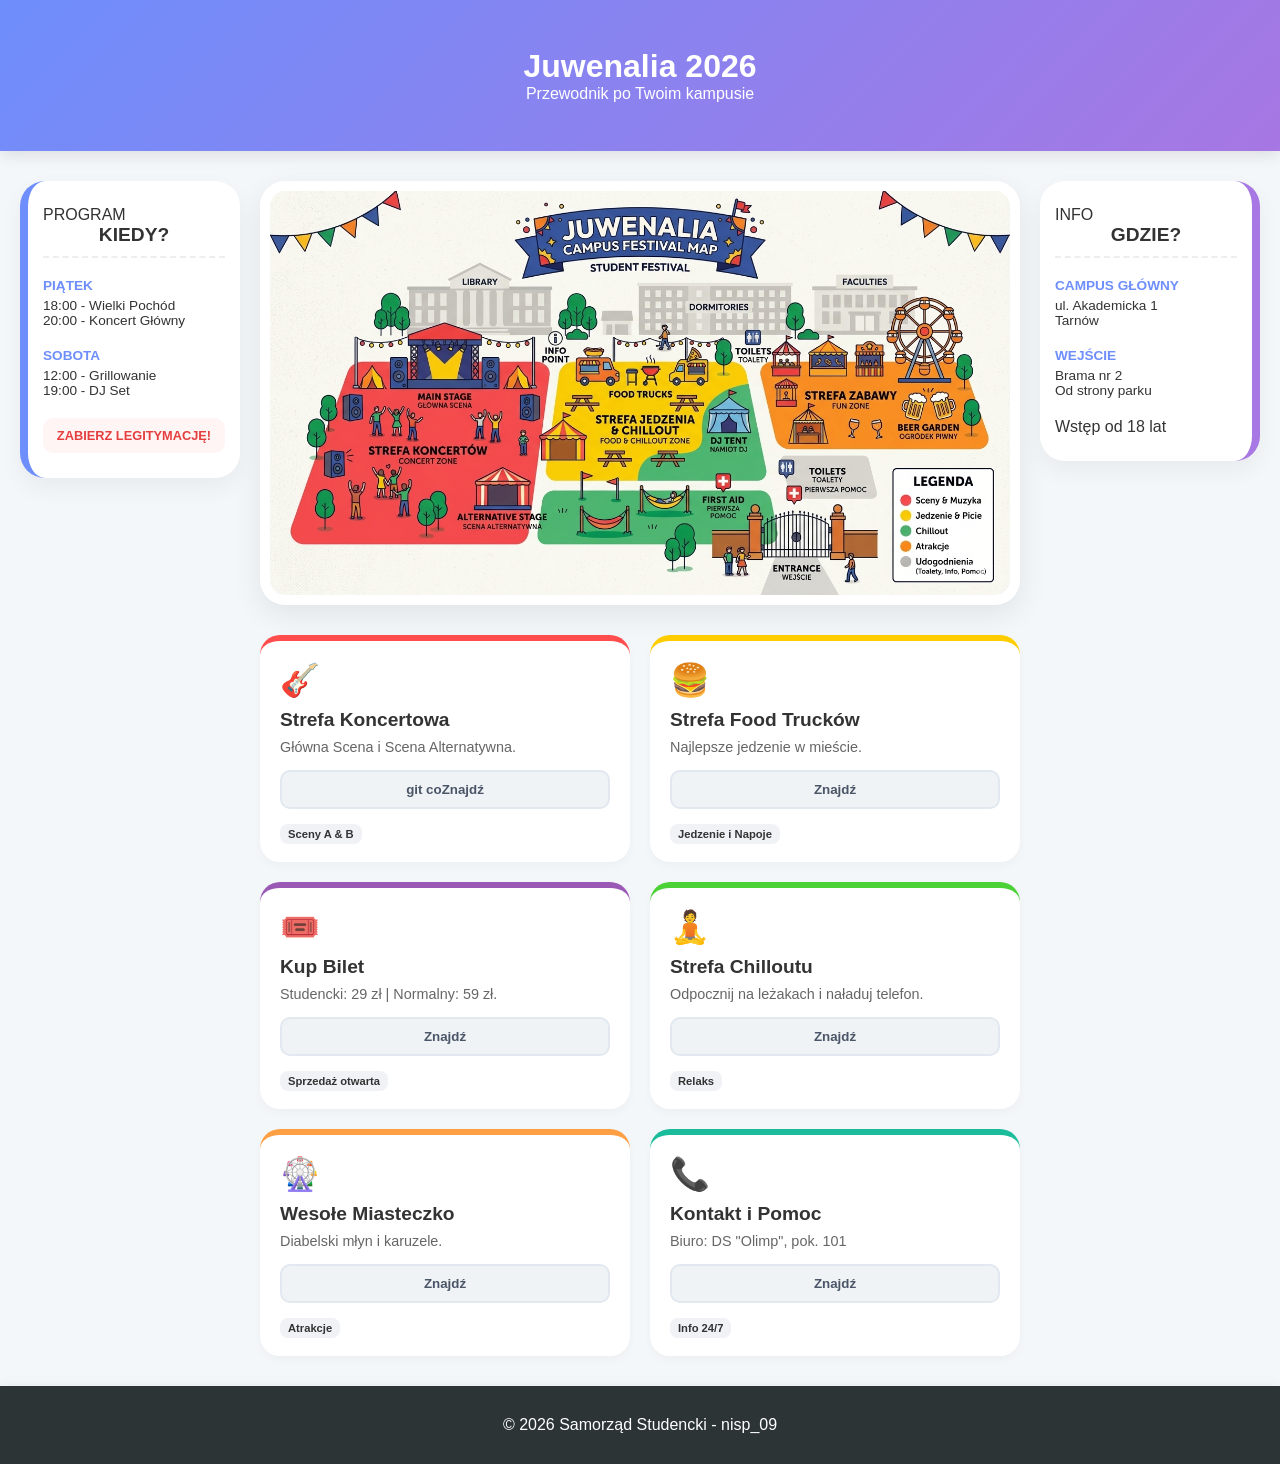
==== commit 43d856e8: "Dodano znajdywanie na mapie" ====
--- a/juwenalia.html
+++ b/juwenalia.html
@@ -5,6 +5,7 @@
     <meta name="viewport" content="width=device-width, initial-scale=1.0">
     <title>Juwenalia - Mapa i Program</title>
     <link rel="stylesheet" href="style.css">
+    <script src="script.js"></script>
 </head>
 <body>
 
@@ -13,6 +14,7 @@
         <p>Przewodnik po Twoim kampusie</p>
     </header>
 
+    
     <div class="layout-wrapper">
         <!-- Lewy Banner -->
         <aside class="banner banner-left">
@@ -34,58 +36,68 @@
         </aside>
 
         <!-- Środkowa kolumna z mapą i kafelkami -->
-        <main class="main-content">
-            <section class="map-section">
-                <div class="map-container">
-                    <!-- Upewnij się, że plik nazywa się mapa_juwenaliow.png -->
-                    <img src="mapa_juwenalia.png" alt="Mapa Kampusu Juwenalia" class="map-img">
-                </div>
-            </section>
+        <main class="container">
+        <!-- Sekcja mapy z nową nakładką -->
+    <section class="map-section">
+        <div class="map-container" id="mapContainer">
+            <img src="mapa_juwenalia.png" alt="Mapa Kampusu Juwenalia" class="map-img">
+            <div class="map-overlay"></div> <!-- Warstwa przyciemniająca -->
+        </div>
+    </section>
 
-            <section class="zones-grid">
-                <div class="card card-concerts">
-                    <div class="card-icon">🎸</div>
-                    <h3>Strefa Koncertowa</h3>
-                    <p>Główna Scena i Scena Alternatywna. Tu biją serca juwenaliów.</p>
-                    <span class="tag">Sceny A & B</span>
-                </div>
+    <!-- Sekcja kart (dodane data-zone) -->
+    <section class="zones-grid">
+        <div class="card card-concerts" data-zone="concerts">
+            <div class="card-icon">🎸</div>
+            <h3>Strefa Koncertowa</h3>
+            <p>Główna Scena i Scena Alternatywna.</p>
+            <button class="find-btn">git coZnajdź</button>
+            <span class="tag">Sceny A & B</span>
+        </div>
 
-                <div class="card card-food">
-                    <div class="card-icon">🍔</div>
-                    <h3>Strefa Food Trucków</h3>
-                    <p>Najlepsze jedzenie w mieście. Burgery, frytki i kuchnia świata.</p>
-                    <span class="tag">Jedzenie</span>
-                </div>
+        <div class="card card-food" data-zone="food">
+            <div class="card-icon">🍔</div>
+            <h3>Strefa Food Trucków</h3>
+            <p>Najlepsze jedzenie w mieście.</p>
+            <button class="find-btn">Znajdź</button>
+            <span class="tag">Jedzenie i Napoje</span>
+        </div>
 
-                <div class="card card-tickets">
-                    <div class="card-icon">🎟️</div>
-                    <h3>Bilety</h3>
-                    <p>Studencki: 29 zł. Kupisz je online oraz przy bramie nr 2.</p>
-                    <span class="tag">Kup teraz</span>
-                </div>
+        <div class="card card-tickets" data-zone="tickets">
+            <div class="card-icon">🎟️</div>
+            <h3>Kup Bilet</h3>
+            <p>Studencki: 29 zł | Normalny: 59 zł.</p>
+            <button class="find-btn">Znajdź</button>
+            <span class="tag">Sprzedaż otwarta</span>
+        </div>
 
-                <div class="card card-chill">
-                    <div class="card-icon">🧘</div>
-                    <h3>Chillout</h3>
-                    <p>Leżaki, hamaki i strefa ładowania telefonów.</p>
-                    <span class="tag">Relaks</span>
-                </div>
+        <div class="card card-chill" data-zone="chill">
+            <div class="card-icon">🧘</div>
+            <h3>Strefa Chilloutu</h3>
+            <p>Odpocznij na leżakach i naładuj telefon.</p>
+            <button class="find-btn">Znajdź</button>
+            <span class="tag">Relaks</span>
+        </div>
 
-                <div class="card card-fun">
-                    <div class="card-icon">🎡</div>
-                    <h3>Atrakcje</h3>
-                    <p>Wesołe miasteczko, konkursy i stoiska kół naukowych.</p>
-                    <span class="tag">Zabawa</span>
-                </div>
+        <div class="card card-fun" data-zone="fun">
+            <div class="card-icon">🎡</div>
+            <h3>Wesołe Miasteczko</h3>
+            <p>Diabelski młyn i karuzele.</p>
+            <button class="find-btn">Znajdź</button>
+            <span class="tag">Atrakcje</span>
+        </div>
 
-                <div class="card card-contact">
-                    <div class="card-icon">📞</div>
-                    <h3>Kontakt</h3>
-                    <p>E-mail: pomoc@juwenalia.pl<br>Tel: +48 123 456 789</p>
-                    <span class="tag">Info</span>
-                </div>
-            </section>
-        </main>
+        <div class="card card-contact" data-zone="contact">
+            <div class="card-icon">📞</div>
+            <h3>Kontakt i Pomoc</h3>
+            <p>Biuro: DS "Olimp", pok. 101</p>
+            <button class="find-btn">Znajdź</button>
+            <span class="tag">Info 24/7</span>
+        </div>
+    </section>
+
+
+    </main>
 
         <!-- Prawy Banner -->
         <aside class="banner banner-right">
--- a/style.css
+++ b/style.css
@@ -99,6 +99,60 @@
     object-fit: cover;
 }
 
+/* Styl dla kontenera mapy */
+.map-container {
+    position: relative;
+    cursor: pointer;
+}
+
+/* Nakładka przyciemniająca */
+.map-overlay {
+    position: absolute;
+    top: 0;
+    left: 0;
+    width: 100%;
+    height: 100%;
+    background-color: rgba(0, 0, 0, 0.6); /* Przyciemnienie */
+    opacity: 0;
+    transition: opacity 0.4s ease, clip-path 0.4s ease;
+    pointer-events: none; /* Pozwala klikać przez nakładkę */
+}
+
+/* Klasa aktywna - pokazuje nakładkę */
+.map-container.active-zone .map-overlay {
+    opacity: 1;
+}
+
+/* Definicje "dziur" w nakładce dla konkretnych stref (wartości procentowe) */
+.map-container.zone-concerts .map-overlay {
+    clip-path: polygon(0% 0%, 0% 100%, 3% 100%, 3% 38%, 38% 38%, 38% 88%, 3% 88%, 3% 100%, 100% 100%, 100% 0%);
+}
+
+.map-container.zone-food .map-overlay {
+    clip-path: polygon(0% 0%, 0% 100%, 37% 100%, 37% 40%, 65% 40%, 65% 70%, 37% 70%, 37% 100%, 100% 100%, 100% 0%);
+}
+
+.map-container.zone-chill .map-overlay {
+    clip-path: polygon(0% 0%, 0% 100%, 42% 100%, 42% 72%, 68% 72%, 68% 95%, 42% 95%, 42% 100%, 100% 100%, 100% 0%);
+}
+
+.map-container.zone-fun .map-overlay {
+    clip-path: polygon(0% 0%, 0% 100%, 66% 100%, 66% 30%, 98% 30%, 98% 65%, 66% 65%, 66% 100%, 100% 100%, 100% 0%);
+}
+
+.map-container.zone-tickets .map-overlay,
+.map-container.zone-contact .map-overlay {
+    clip-path: polygon(0% 0%, 0% 100%, 65% 100%, 65% 65%, 83% 65%, 83% 85%, 65% 85%, 65% 100%, 100% 100%, 100% 0%);
+}
+
+/* Podświetlenie aktywnej karty */
+.card.selected {
+    transform: translateY(-10px);
+    border-top-width: 15px;
+    box-shadow: 0 15px 30px rgba(0,0,0,0.15);
+}
+
+/* --- KAFELKI --- */
 /* Kafelki */
 .zones-grid {
     display: grid;
@@ -136,6 +190,40 @@
 .card-fun { border-top-color: #ff9f43; }
 .card-contact { border-top-color: #1abc9c; }
 
+footer {
+    text-align: center;
+    padding: 30px;
+    background: #2d3436;
+    color: white;
+    margin-top: 20px;
+}
+
+.find-btn {
+    display: block;
+    width: 100%;
+    padding: 10px;
+    margin-bottom: 15px;
+    background-color: #f0f3f5;
+    border: 2px solid #e2e8f0;
+    border-radius: 10px;
+    color: #4a5568;
+    font-weight: 600;
+    cursor: pointer;
+    transition: all 0.2s ease;
+    font-family: inherit;
+}
+
+.find-btn:hover {
+    background-color: #6e8efb;
+    color: white;
+    border-color: #6e8efb;
+}
+
+/* Styl, gdy karta jest wybrana */
+.card.selected .find-btn {
+    background-color: #2d3436;
+    color: white;
+    border-color: #2d3436;
 /* Responsywność - Ukrywanie boków na mniejszych ekranach */
 @media (max-width: 1100px) {
     .banner { display: none; }
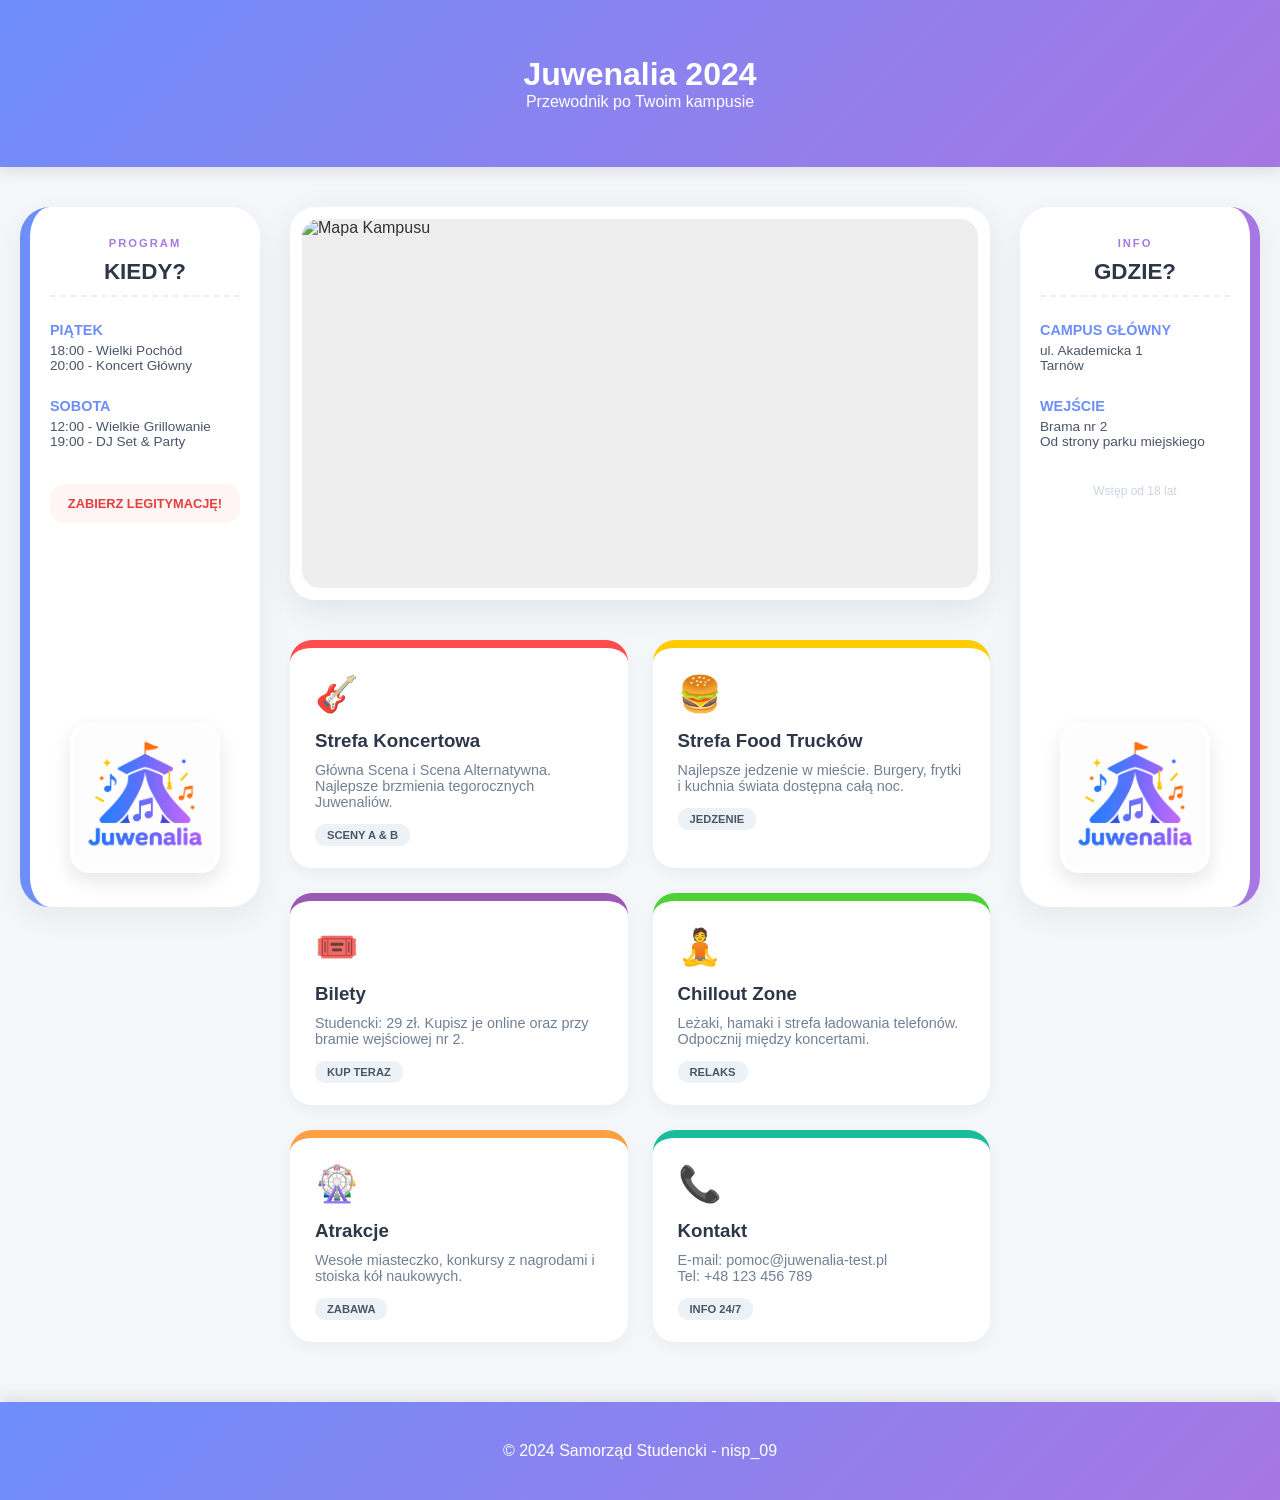
==== commit ac374a71: "dodanie logo do banerow i pliki logo.png" ====
--- a/juwenalia.html
+++ b/juwenalia.html
@@ -3,20 +3,18 @@
 <head>
     <meta charset="UTF-8">
     <meta name="viewport" content="width=device-width, initial-scale=1.0">
-    <title>Juwenalia - Mapa i Program</title>
+    <title>Juwenalia 2024 - Mapa Kampusu</title>
     <link rel="stylesheet" href="style.css">
-    <script src="script.js"></script>
 </head>
 <body>
 
     <header>
-        <h1>Juwenalia 2026</h1>
+        <h1>Juwenalia 2024</h1>
         <p>Przewodnik po Twoim kampusie</p>
     </header>
 
-    
     <div class="layout-wrapper">
-        <!-- Lewy Banner -->
+        <!-- Lewy Banner (Broszura Programowa) -->
         <aside class="banner banner-left">
             <div class="banner-content">
                 <span class="banner-tag">PROGRAM</span>
@@ -28,78 +26,71 @@
                 </div>
                 <div class="event-item">
                     <strong>SOBOTA</strong>
-                    <p>12:00 - Grillowanie</p>
-                    <p>19:00 - DJ Set</p>
+                    <p>12:00 - Wielkie Grillowanie</p>
+                    <p>19:00 - DJ Set & Party</p>
                 </div>
                 <div class="banner-promo">ZABIERZ LEGITYMACJĘ!</div>
+                
+                <div class="banner-logo-container">
+                    <img src="logo.png" alt="Logo Juwenalia" class="banner-logo">
+                </div>
             </div>
         </aside>
 
-        <!-- Środkowa kolumna z mapą i kafelkami -->
-        <main class="container">
-        <!-- Sekcja mapy z nową nakładką -->
-    <section class="map-section">
-        <div class="map-container" id="mapContainer">
-            <img src="mapa_juwenalia.png" alt="Mapa Kampusu Juwenalia" class="map-img">
-            <div class="map-overlay"></div> <!-- Warstwa przyciemniająca -->
-        </div>
-    </section>
+        <!-- Środkowa kolumna: Mapa i Kafelki -->
+        <main class="main-content">
+            <section class="map-section">
+                <div class="map-container">
+                    <img src="mapa_juwenaliow.png" alt="Mapa Kampusu" class="map-img">
+                </div>
+            </section>
 
-    <!-- Sekcja kart (dodane data-zone) -->
-    <section class="zones-grid">
-        <div class="card card-concerts" data-zone="concerts">
-            <div class="card-icon">🎸</div>
-            <h3>Strefa Koncertowa</h3>
-            <p>Główna Scena i Scena Alternatywna.</p>
-            <button class="find-btn">git coZnajdź</button>
-            <span class="tag">Sceny A & B</span>
-        </div>
+            <section class="zones-grid">
+                <div class="card card-concerts">
+                    <div class="card-icon">🎸</div>
+                    <h3>Strefa Koncertowa</h3>
+                    <p>Główna Scena i Scena Alternatywna. Najlepsze brzmienia tegorocznych Juwenaliów.</p>
+                    <span class="tag">Sceny A & B</span>
+                </div>
 
-        <div class="card card-food" data-zone="food">
-            <div class="card-icon">🍔</div>
-            <h3>Strefa Food Trucków</h3>
-            <p>Najlepsze jedzenie w mieście.</p>
-            <button class="find-btn">Znajdź</button>
-            <span class="tag">Jedzenie i Napoje</span>
-        </div>
+                <div class="card card-food">
+                    <div class="card-icon">🍔</div>
+                    <h3>Strefa Food Trucków</h3>
+                    <p>Najlepsze jedzenie w mieście. Burgery, frytki i kuchnia świata dostępna całą noc.</p>
+                    <span class="tag">Jedzenie</span>
+                </div>
 
-        <div class="card card-tickets" data-zone="tickets">
-            <div class="card-icon">🎟️</div>
-            <h3>Kup Bilet</h3>
-            <p>Studencki: 29 zł | Normalny: 59 zł.</p>
-            <button class="find-btn">Znajdź</button>
-            <span class="tag">Sprzedaż otwarta</span>
-        </div>
+                <div class="card card-tickets">
+                    <div class="card-icon">🎟️</div>
+                    <h3>Bilety</h3>
+                    <p>Studencki: 29 zł. Kupisz je online oraz przy bramie wejściowej nr 2.</p>
+                    <span class="tag">Kup teraz</span>
+                </div>
 
-        <div class="card card-chill" data-zone="chill">
-            <div class="card-icon">🧘</div>
-            <h3>Strefa Chilloutu</h3>
-            <p>Odpocznij na leżakach i naładuj telefon.</p>
-            <button class="find-btn">Znajdź</button>
-            <span class="tag">Relaks</span>
-        </div>
+                <div class="card card-chill">
+                    <div class="card-icon">🧘</div>
+                    <h3>Chillout Zone</h3>
+                    <p>Leżaki, hamaki i strefa ładowania telefonów. Odpocznij między koncertami.</p>
+                    <span class="tag">Relaks</span>
+                </div>
 
-        <div class="card card-fun" data-zone="fun">
-            <div class="card-icon">🎡</div>
-            <h3>Wesołe Miasteczko</h3>
-            <p>Diabelski młyn i karuzele.</p>
-            <button class="find-btn">Znajdź</button>
-            <span class="tag">Atrakcje</span>
-        </div>
+                <div class="card card-fun">
+                    <div class="card-icon">🎡</div>
+                    <h3>Atrakcje</h3>
+                    <p>Wesołe miasteczko, konkursy z nagrodami i stoiska kół naukowych.</p>
+                    <span class="tag">Zabawa</span>
+                </div>
 
-        <div class="card card-contact" data-zone="contact">
-            <div class="card-icon">📞</div>
-            <h3>Kontakt i Pomoc</h3>
-            <p>Biuro: DS "Olimp", pok. 101</p>
-            <button class="find-btn">Znajdź</button>
-            <span class="tag">Info 24/7</span>
-        </div>
-    </section>
+                <div class="card card-contact">
+                    <div class="card-icon">📞</div>
+                    <h3>Kontakt</h3>
+                    <p>E-mail: pomoc@juwenalia-test.pl<br>Tel: +48 123 456 789</p>
+                    <span class="tag">Info 24/7</span>
+                </div>
+            </section>
+        </main>
 
-
-    </main>
-
-        <!-- Prawy Banner -->
+        <!-- Prawy Banner (Broszura Informacyjna) -->
         <aside class="banner banner-right">
             <div class="banner-content">
                 <span class="banner-tag">INFO</span>
@@ -112,15 +103,19 @@
                 <div class="event-item">
                     <strong>WEJŚCIE</strong>
                     <p>Brama nr 2</p>
-                    <p>Od strony parku</p>
+                    <p>Od strony parku miejskiego</p>
                 </div>
                 <div class="banner-footer">Wstęp od 18 lat</div>
+
+                <div class="banner-logo-container">
+                    <img src="logo.png" alt="Logo Juwenalia" class="banner-logo">
+                </div>
             </div>
         </aside>
     </div>
 
     <footer>
-        <p>&copy; 2026 Samorząd Studencki - nisp_09</p>
+        <p>&copy; 2024 Samorząd Studencki - nisp_09</p>
     </footer>
 
 </body>
--- a/style.css
+++ b/style.css
@@ -1,3 +1,4 @@
+/* Główne ustawienia */
 * {
     margin: 0;
     padding: 0;
@@ -5,92 +6,151 @@
 }
 
 body {
-    font-family: 'Segoe UI', Tahoma, sans-serif;
+    font-family: 'Segoe UI', Roboto, sans-serif;
     background-color: #f4f7f9;
     color: #333;
-    overflow-x: hidden; /* Zapobiega przewijaniu na boki */
-}
-
-/* Header & Footer */
+    overflow-x: hidden;
+}
+
+/* Header & Footer - Fioletowy Gradient */
 header, footer {
     background: linear-gradient(135deg, #6e8efb, #a777e3);
     color: white;
     text-align: center;
-    padding: 3rem 1rem;
+    padding: 3.5rem 1rem;
     box-shadow: 0 4px 15px rgba(0,0,0,0.1);
 }
 
 footer {
-    margin-top: 50px;
-    padding: 2rem 1rem;
-}
-
-/* Główny układ - Trzy kolumny */
+    margin-top: 60px;
+    padding: 2.5rem 1rem;
+    box-shadow: 0 -4px 15px rgba(0,0,0,0.1);
+}
+
+/* Układ trzech kolumn */
 .layout-wrapper {
     display: flex;
     justify-content: center;
-    gap: 20px;
-    max-width: 1600px;
-    margin: 30px auto;
+    gap: 30px;
+    max-width: 1700px;
+    margin: 40px auto;
     padding: 0 20px;
 }
 
-/* Bannery boczne */
+/* Styl Pionowych Broszur */
 .banner {
-    flex: 0 0 220px; /* Stała szerokość bannerów */
+    flex: 0 0 240px;
     background: white;
-    border-radius: 25px;
-    box-shadow: 0 10px 25px rgba(0,0,0,0.05);
-    height: fit-content;
+    border-radius: 30px;
+    box-shadow: 0 10px 30px rgba(0,0,0,0.06);
+    height: 700px; /* Stała wysokość broszury */
     position: sticky;
     top: 20px;
-    padding: 25px 15px;
-}
-
-.banner-left { border-left: 8px solid #6e8efb; }
-.banner-right { border-right: 8px solid #a777e3; }
+    display: flex;
+    flex-direction: column;
+}
+
+.banner-content {
+    padding: 30px 20px;
+    height: 100%;
+    display: flex;
+    flex-direction: column;
+    text-align: center;
+}
+
+.banner-left { border-left: 10px solid #6e8efb; }
+.banner-right { border-right: 10px solid #a777e3; }
 
 .banner h2 {
-    font-size: 1.2rem;
-    margin-bottom: 20px;
-    text-align: center;
+    font-size: 1.4rem;
+    margin-bottom: 25px;
+    color: #2d3748;
     border-bottom: 2px dashed #eee;
     padding-bottom: 10px;
 }
 
-.event-item { margin-bottom: 20px; font-size: 0.85rem; }
-.event-item strong { color: #6e8efb; display: block; margin-bottom: 5px; }
+.banner-tag {
+    font-size: 0.7rem;
+    font-weight: bold;
+    letter-spacing: 2px;
+    color: #a777e3;
+    margin-bottom: 10px;
+}
+
+.event-item {
+    margin-bottom: 25px;
+    text-align: left;
+}
+
+.event-item strong {
+    color: #6e8efb;
+    display: block;
+    margin-bottom: 5px;
+    font-size: 0.9rem;
+}
+
+.event-item p {
+    font-size: 0.85rem;
+    color: #4a5568;
+}
 
 .banner-promo {
     background: #fff5f5;
     color: #e53e3e;
-    padding: 10px;
-    border-radius: 10px;
+    padding: 12px;
+    border-radius: 15px;
     font-weight: bold;
-    text-align: center;
     font-size: 0.8rem;
-}
-
-/* Środkowa treść */
+    margin-top: 10px;
+}
+
+.banner-footer {
+    margin-top: 10px;
+    font-size: 0.75rem;
+    color: #cbd5e0;
+}
+
+/* Logo na dole broszury */
+.banner-logo-container {
+    margin-top: auto;
+    padding-top: 20px;
+}
+
+.banner-logo {
+    width: 150px;
+    height: 150px;
+    object-fit: cover;
+    border-radius: 20px;
+    border: 4px solid white;
+    box-shadow: 0 8px 20px rgba(0,0,0,0.1);
+    transition: transform 0.3s ease;
+}
+
+.banner-logo:hover {
+    transform: scale(1.05);
+}
+
+/* Kolumna Środkowa */
 .main-content {
-    flex: 1; /* Środek zajmuje całą dostępną przestrzeń */
-    max-width: 1000px; /* Ale nie więcej niż 1000px */
-}
-
-/* Sekcja Mapy */
+    flex: 1;
+    max-width: 1000px;
+}
+
+/* Sekcja Mapy - 1408x768 */
 .map-section {
     background: white;
-    padding: 10px;
+    padding: 12px;
     border-radius: 25px;
-    box-shadow: 0 10px 30px rgba(0,0,0,0.08);
-    margin-bottom: 30px;
+    box-shadow: 0 10px 35px rgba(0,0,0,0.08);
+    margin-bottom: 40px;
 }
 
 .map-container {
     width: 100%;
-    aspect-ratio: 1408 / 768; /* Proporcje Twojej mapy */
+    aspect-ratio: 1408 / 768;
     overflow: hidden;
-    border-radius: 15px;
+    border-radius: 18px;
+    background-color: #eee;
 }
 
 .map-img {
@@ -99,90 +159,42 @@
     object-fit: cover;
 }
 
-/* Styl dla kontenera mapy */
-.map-container {
-    position: relative;
-    cursor: pointer;
-}
-
-/* Nakładka przyciemniająca */
-.map-overlay {
-    position: absolute;
-    top: 0;
-    left: 0;
-    width: 100%;
-    height: 100%;
-    background-color: rgba(0, 0, 0, 0.6); /* Przyciemnienie */
-    opacity: 0;
-    transition: opacity 0.4s ease, clip-path 0.4s ease;
-    pointer-events: none; /* Pozwala klikać przez nakładkę */
-}
-
-/* Klasa aktywna - pokazuje nakładkę */
-.map-container.active-zone .map-overlay {
-    opacity: 1;
-}
-
-/* Definicje "dziur" w nakładce dla konkretnych stref (wartości procentowe) */
-.map-container.zone-concerts .map-overlay {
-    clip-path: polygon(0% 0%, 0% 100%, 3% 100%, 3% 38%, 38% 38%, 38% 88%, 3% 88%, 3% 100%, 100% 100%, 100% 0%);
-}
-
-.map-container.zone-food .map-overlay {
-    clip-path: polygon(0% 0%, 0% 100%, 37% 100%, 37% 40%, 65% 40%, 65% 70%, 37% 70%, 37% 100%, 100% 100%, 100% 0%);
-}
-
-.map-container.zone-chill .map-overlay {
-    clip-path: polygon(0% 0%, 0% 100%, 42% 100%, 42% 72%, 68% 72%, 68% 95%, 42% 95%, 42% 100%, 100% 100%, 100% 0%);
-}
-
-.map-container.zone-fun .map-overlay {
-    clip-path: polygon(0% 0%, 0% 100%, 66% 100%, 66% 30%, 98% 30%, 98% 65%, 66% 65%, 66% 100%, 100% 100%, 100% 0%);
-}
-
-.map-container.zone-tickets .map-overlay,
-.map-container.zone-contact .map-overlay {
-    clip-path: polygon(0% 0%, 0% 100%, 65% 100%, 65% 65%, 83% 65%, 83% 85%, 65% 85%, 65% 100%, 100% 100%, 100% 0%);
-}
-
-/* Podświetlenie aktywnej karty */
-.card.selected {
-    transform: translateY(-10px);
-    border-top-width: 15px;
-    box-shadow: 0 15px 30px rgba(0,0,0,0.15);
-}
-
-/* --- KAFELKI --- */
 /* Kafelki */
 .zones-grid {
     display: grid;
-    grid-template-columns: repeat(auto-fit, minmax(280px, 1fr));
-    gap: 20px;
+    grid-template-columns: repeat(auto-fit, minmax(300px, 1fr));
+    gap: 25px;
 }
 
 .card {
     background: white;
-    padding: 20px;
-    border-radius: 20px;
-    border-top: 6px solid #ccc;
-    box-shadow: 0 4px 10px rgba(0,0,0,0.03);
-    transition: transform 0.3s ease;
-}
-
-.card:hover { transform: translateY(-5px); }
-.card-icon { font-size: 2rem; margin-bottom: 10px; }
-.card h3 { margin-bottom: 8px; font-size: 1.2rem; }
-.card p { font-size: 0.9rem; color: #666; margin-bottom: 15px; }
+    padding: 25px;
+    border-radius: 22px;
+    border-top: 8px solid #ccc;
+    box-shadow: 0 5px 15px rgba(0,0,0,0.04);
+    transition: transform 0.3s ease, box-shadow 0.3s ease;
+}
+
+.card:hover {
+    transform: translateY(-8px);
+    box-shadow: 0 15px 30px rgba(0,0,0,0.1);
+}
+
+.card-icon { font-size: 2.2rem; margin-bottom: 15px; }
+.card h3 { margin-bottom: 10px; color: #2d3748; }
+.card p { font-size: 0.9rem; color: #718096; margin-bottom: 15px; }
 
 .tag {
     font-size: 0.7rem;
     font-weight: bold;
-    background: #f1f2f6;
-    padding: 4px 8px;
-    border-radius: 8px;
-}
-
-/* Kolory kafelków */
+    text-transform: uppercase;
+    background: #edf2f7;
+    padding: 5px 12px;
+    border-radius: 10px;
+    color: #4a5568;
+}
+
+/* Kolory krawędzi kafelków */
 .card-concerts { border-top-color: #ff4d4d; }
 .card-food { border-top-color: #ffcc00; }
 .card-tickets { border-top-color: #9b59b6; }
@@ -190,43 +202,9 @@
 .card-fun { border-top-color: #ff9f43; }
 .card-contact { border-top-color: #1abc9c; }
 
-footer {
-    text-align: center;
-    padding: 30px;
-    background: #2d3436;
-    color: white;
-    margin-top: 20px;
-}
-
-.find-btn {
-    display: block;
-    width: 100%;
-    padding: 10px;
-    margin-bottom: 15px;
-    background-color: #f0f3f5;
-    border: 2px solid #e2e8f0;
-    border-radius: 10px;
-    color: #4a5568;
-    font-weight: 600;
-    cursor: pointer;
-    transition: all 0.2s ease;
-    font-family: inherit;
-}
-
-.find-btn:hover {
-    background-color: #6e8efb;
-    color: white;
-    border-color: #6e8efb;
-}
-
-/* Styl, gdy karta jest wybrana */
-.card.selected .find-btn {
-    background-color: #2d3436;
-    color: white;
-    border-color: #2d3436;
-/* Responsywność - Ukrywanie boków na mniejszych ekranach */
-@media (max-width: 1100px) {
+/* Responsywność */
+@media (max-width: 1250px) {
     .banner { display: none; }
     .layout-wrapper { display: block; }
-    .main-content { margin: 0 auto; }
+    .main-content { margin: 0 auto; width: 100%; }
 }
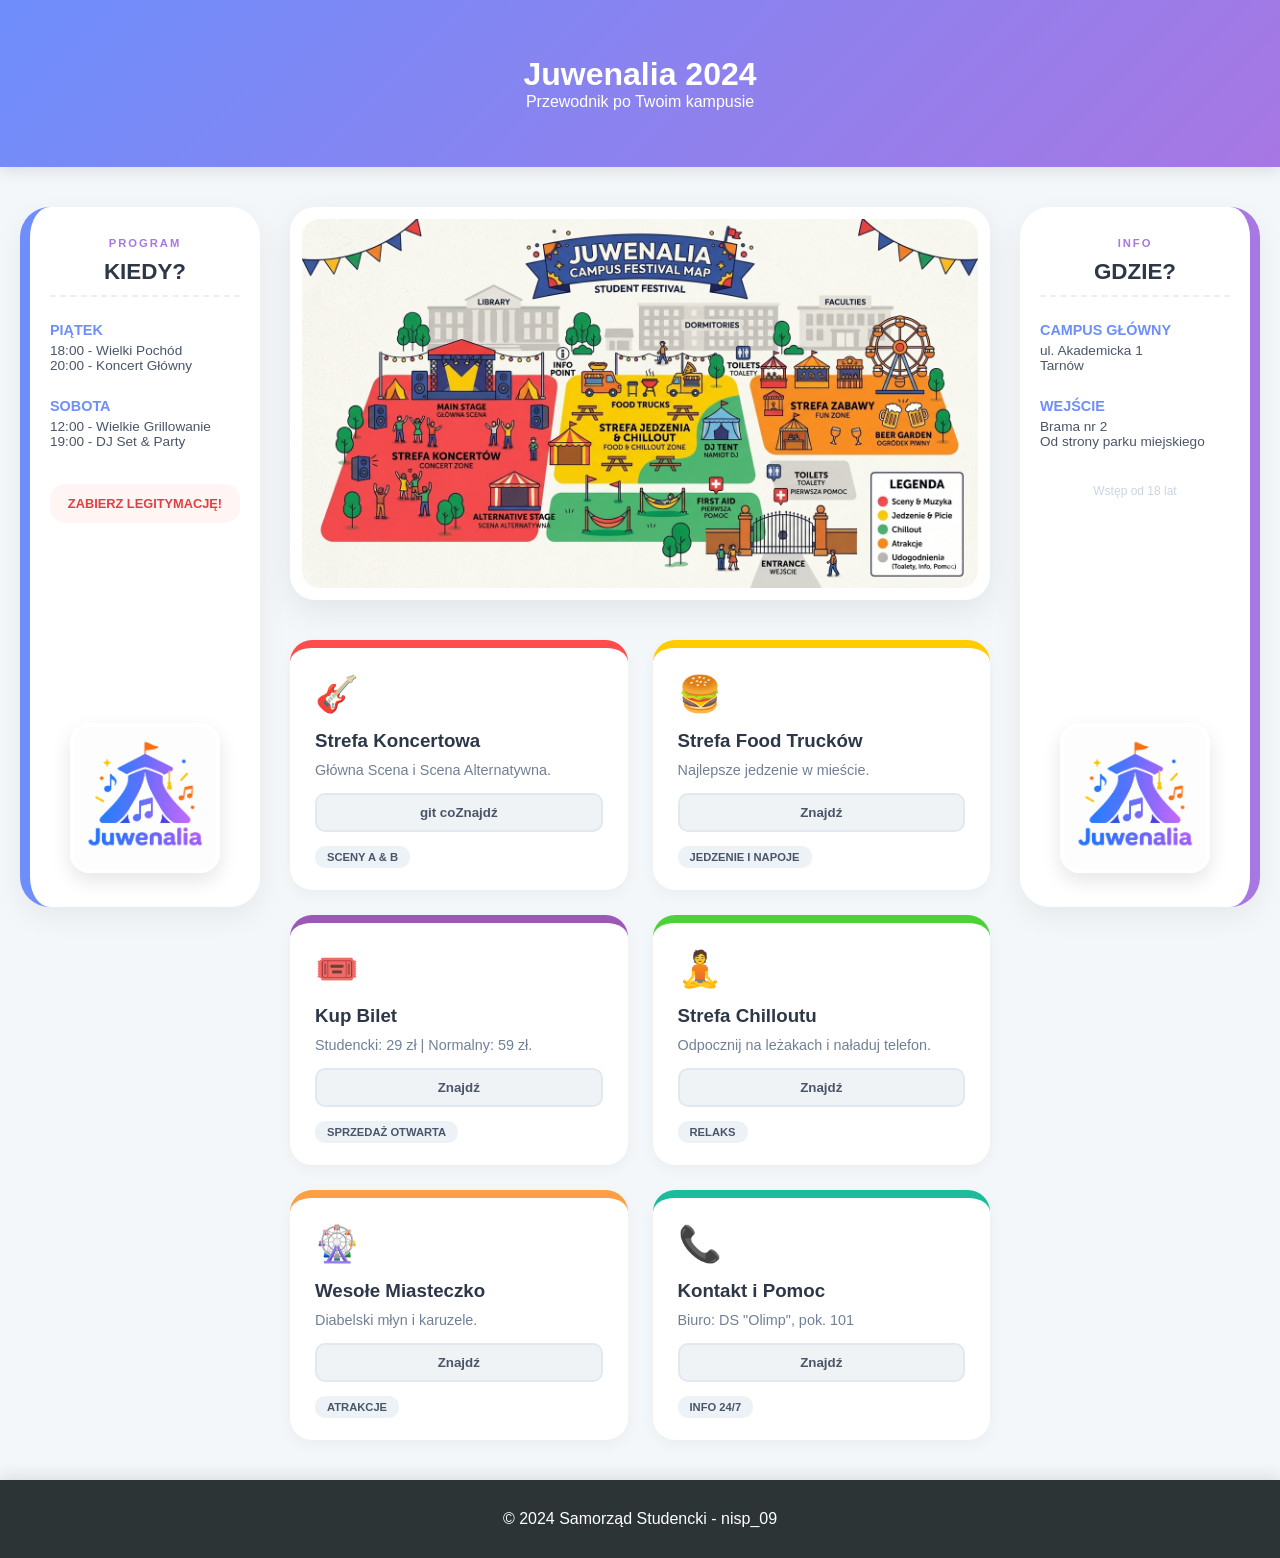
==== commit 0516ef0b: "dodanie logo do banerow i pliki logo.png" ====
--- a/juwenalia.html
+++ b/juwenalia.html
@@ -5,6 +5,7 @@
     <meta name="viewport" content="width=device-width, initial-scale=1.0">
     <title>Juwenalia 2024 - Mapa Kampusu</title>
     <link rel="stylesheet" href="style.css">
+    <script src="script.js"></script>
 </head>
 <body>
 
@@ -13,6 +14,7 @@
         <p>Przewodnik po Twoim kampusie</p>
     </header>
 
+    
     <div class="layout-wrapper">
         <!-- Lewy Banner (Broszura Programowa) -->
         <aside class="banner banner-left">
@@ -37,58 +39,69 @@
             </div>
         </aside>
 
-        <!-- Środkowa kolumna: Mapa i Kafelki -->
-        <main class="main-content">
-            <section class="map-section">
-                <div class="map-container">
-                    <img src="mapa_juwenaliow.png" alt="Mapa Kampusu" class="map-img">
-                </div>
-            </section>
+        <!-- Środkowa kolumna z mapą i kafelkami -->
+        <main class="container">
+        <!-- Sekcja mapy z nową nakładką -->
+    <section class="map-section">
+        <div class="map-container" id="mapContainer">
+            <img src="mapa_juwenalia.png" alt="Mapa Kampusu Juwenalia" class="map-img">
+            <div class="map-overlay"></div> <!-- Warstwa przyciemniająca -->
+        </div>
+    </section>
 
-            <section class="zones-grid">
-                <div class="card card-concerts">
-                    <div class="card-icon">🎸</div>
-                    <h3>Strefa Koncertowa</h3>
-                    <p>Główna Scena i Scena Alternatywna. Najlepsze brzmienia tegorocznych Juwenaliów.</p>
-                    <span class="tag">Sceny A & B</span>
-                </div>
+    <!-- Sekcja kart (dodane data-zone) -->
+    <section class="zones-grid">
+        <div class="card card-concerts" data-zone="concerts">
+            <div class="card-icon">🎸</div>
+            <h3>Strefa Koncertowa</h3>
+            <p>Główna Scena i Scena Alternatywna.</p>
+            <button class="find-btn">git coZnajdź</button>
+            <span class="tag">Sceny A & B</span>
+        </div>
 
-                <div class="card card-food">
-                    <div class="card-icon">🍔</div>
-                    <h3>Strefa Food Trucków</h3>
-                    <p>Najlepsze jedzenie w mieście. Burgery, frytki i kuchnia świata dostępna całą noc.</p>
-                    <span class="tag">Jedzenie</span>
-                </div>
+        <div class="card card-food" data-zone="food">
+            <div class="card-icon">🍔</div>
+            <h3>Strefa Food Trucków</h3>
+            <p>Najlepsze jedzenie w mieście.</p>
+            <button class="find-btn">Znajdź</button>
+            <span class="tag">Jedzenie i Napoje</span>
+        </div>
 
-                <div class="card card-tickets">
-                    <div class="card-icon">🎟️</div>
-                    <h3>Bilety</h3>
-                    <p>Studencki: 29 zł. Kupisz je online oraz przy bramie wejściowej nr 2.</p>
-                    <span class="tag">Kup teraz</span>
-                </div>
+        <div class="card card-tickets" data-zone="tickets">
+            <div class="card-icon">🎟️</div>
+            <h3>Kup Bilet</h3>
+            <p>Studencki: 29 zł | Normalny: 59 zł.</p>
+            <button class="find-btn">Znajdź</button>
+            <span class="tag">Sprzedaż otwarta</span>
+        </div>
 
-                <div class="card card-chill">
-                    <div class="card-icon">🧘</div>
-                    <h3>Chillout Zone</h3>
-                    <p>Leżaki, hamaki i strefa ładowania telefonów. Odpocznij między koncertami.</p>
-                    <span class="tag">Relaks</span>
-                </div>
+        <div class="card card-chill" data-zone="chill">
+            <div class="card-icon">🧘</div>
+            <h3>Strefa Chilloutu</h3>
+            <p>Odpocznij na leżakach i naładuj telefon.</p>
+            <button class="find-btn">Znajdź</button>
+            <span class="tag">Relaks</span>
+        </div>
 
-                <div class="card card-fun">
-                    <div class="card-icon">🎡</div>
-                    <h3>Atrakcje</h3>
-                    <p>Wesołe miasteczko, konkursy z nagrodami i stoiska kół naukowych.</p>
-                    <span class="tag">Zabawa</span>
-                </div>
+        <div class="card card-fun" data-zone="fun">
+            <div class="card-icon">🎡</div>
+            <h3>Wesołe Miasteczko</h3>
+            <p>Diabelski młyn i karuzele.</p>
+            <button class="find-btn">Znajdź</button>
+            <span class="tag">Atrakcje</span>
+        </div>
 
-                <div class="card card-contact">
-                    <div class="card-icon">📞</div>
-                    <h3>Kontakt</h3>
-                    <p>E-mail: pomoc@juwenalia-test.pl<br>Tel: +48 123 456 789</p>
-                    <span class="tag">Info 24/7</span>
-                </div>
-            </section>
-        </main>
+        <div class="card card-contact" data-zone="contact">
+            <div class="card-icon">📞</div>
+            <h3>Kontakt i Pomoc</h3>
+            <p>Biuro: DS "Olimp", pok. 101</p>
+            <button class="find-btn">Znajdź</button>
+            <span class="tag">Info 24/7</span>
+        </div>
+    </section>
+
+
+    </main>
 
         <!-- Prawy Banner (Broszura Informacyjna) -->
         <aside class="banner banner-right">
--- a/style.css
+++ b/style.css
@@ -159,6 +159,60 @@
     object-fit: cover;
 }
 
+/* Styl dla kontenera mapy */
+.map-container {
+    position: relative;
+    cursor: pointer;
+}
+
+/* Nakładka przyciemniająca */
+.map-overlay {
+    position: absolute;
+    top: 0;
+    left: 0;
+    width: 100%;
+    height: 100%;
+    background-color: rgba(0, 0, 0, 0.6); /* Przyciemnienie */
+    opacity: 0;
+    transition: opacity 0.4s ease, clip-path 0.4s ease;
+    pointer-events: none; /* Pozwala klikać przez nakładkę */
+}
+
+/* Klasa aktywna - pokazuje nakładkę */
+.map-container.active-zone .map-overlay {
+    opacity: 1;
+}
+
+/* Definicje "dziur" w nakładce dla konkretnych stref (wartości procentowe) */
+.map-container.zone-concerts .map-overlay {
+    clip-path: polygon(0% 0%, 0% 100%, 3% 100%, 3% 38%, 38% 38%, 38% 88%, 3% 88%, 3% 100%, 100% 100%, 100% 0%);
+}
+
+.map-container.zone-food .map-overlay {
+    clip-path: polygon(0% 0%, 0% 100%, 37% 100%, 37% 40%, 65% 40%, 65% 70%, 37% 70%, 37% 100%, 100% 100%, 100% 0%);
+}
+
+.map-container.zone-chill .map-overlay {
+    clip-path: polygon(0% 0%, 0% 100%, 42% 100%, 42% 72%, 68% 72%, 68% 95%, 42% 95%, 42% 100%, 100% 100%, 100% 0%);
+}
+
+.map-container.zone-fun .map-overlay {
+    clip-path: polygon(0% 0%, 0% 100%, 66% 100%, 66% 30%, 98% 30%, 98% 65%, 66% 65%, 66% 100%, 100% 100%, 100% 0%);
+}
+
+.map-container.zone-tickets .map-overlay,
+.map-container.zone-contact .map-overlay {
+    clip-path: polygon(0% 0%, 0% 100%, 65% 100%, 65% 65%, 83% 65%, 83% 85%, 65% 85%, 65% 100%, 100% 100%, 100% 0%);
+}
+
+/* Podświetlenie aktywnej karty */
+.card.selected {
+    transform: translateY(-10px);
+    border-top-width: 15px;
+    box-shadow: 0 15px 30px rgba(0,0,0,0.15);
+}
+
+/* --- KAFELKI --- */
 /* Kafelki */
 .zones-grid {
     display: grid;
@@ -202,8 +256,42 @@
 .card-fun { border-top-color: #ff9f43; }
 .card-contact { border-top-color: #1abc9c; }
 
-/* Responsywność */
-@media (max-width: 1250px) {
+footer {
+    text-align: center;
+    padding: 30px;
+    background: #2d3436;
+    color: white;
+    margin-top: 20px;
+}
+
+.find-btn {
+    display: block;
+    width: 100%;
+    padding: 10px;
+    margin-bottom: 15px;
+    background-color: #f0f3f5;
+    border: 2px solid #e2e8f0;
+    border-radius: 10px;
+    color: #4a5568;
+    font-weight: 600;
+    cursor: pointer;
+    transition: all 0.2s ease;
+    font-family: inherit;
+}
+
+.find-btn:hover {
+    background-color: #6e8efb;
+    color: white;
+    border-color: #6e8efb;
+}
+
+/* Styl, gdy karta jest wybrana */
+.card.selected .find-btn {
+    background-color: #2d3436;
+    color: white;
+    border-color: #2d3436;
+/* Responsywność - Ukrywanie boków na mniejszych ekranach */
+@media (max-width: 1100px) {
     .banner { display: none; }
     .layout-wrapper { display: block; }
     .main-content { margin: 0 auto; width: 100%; }
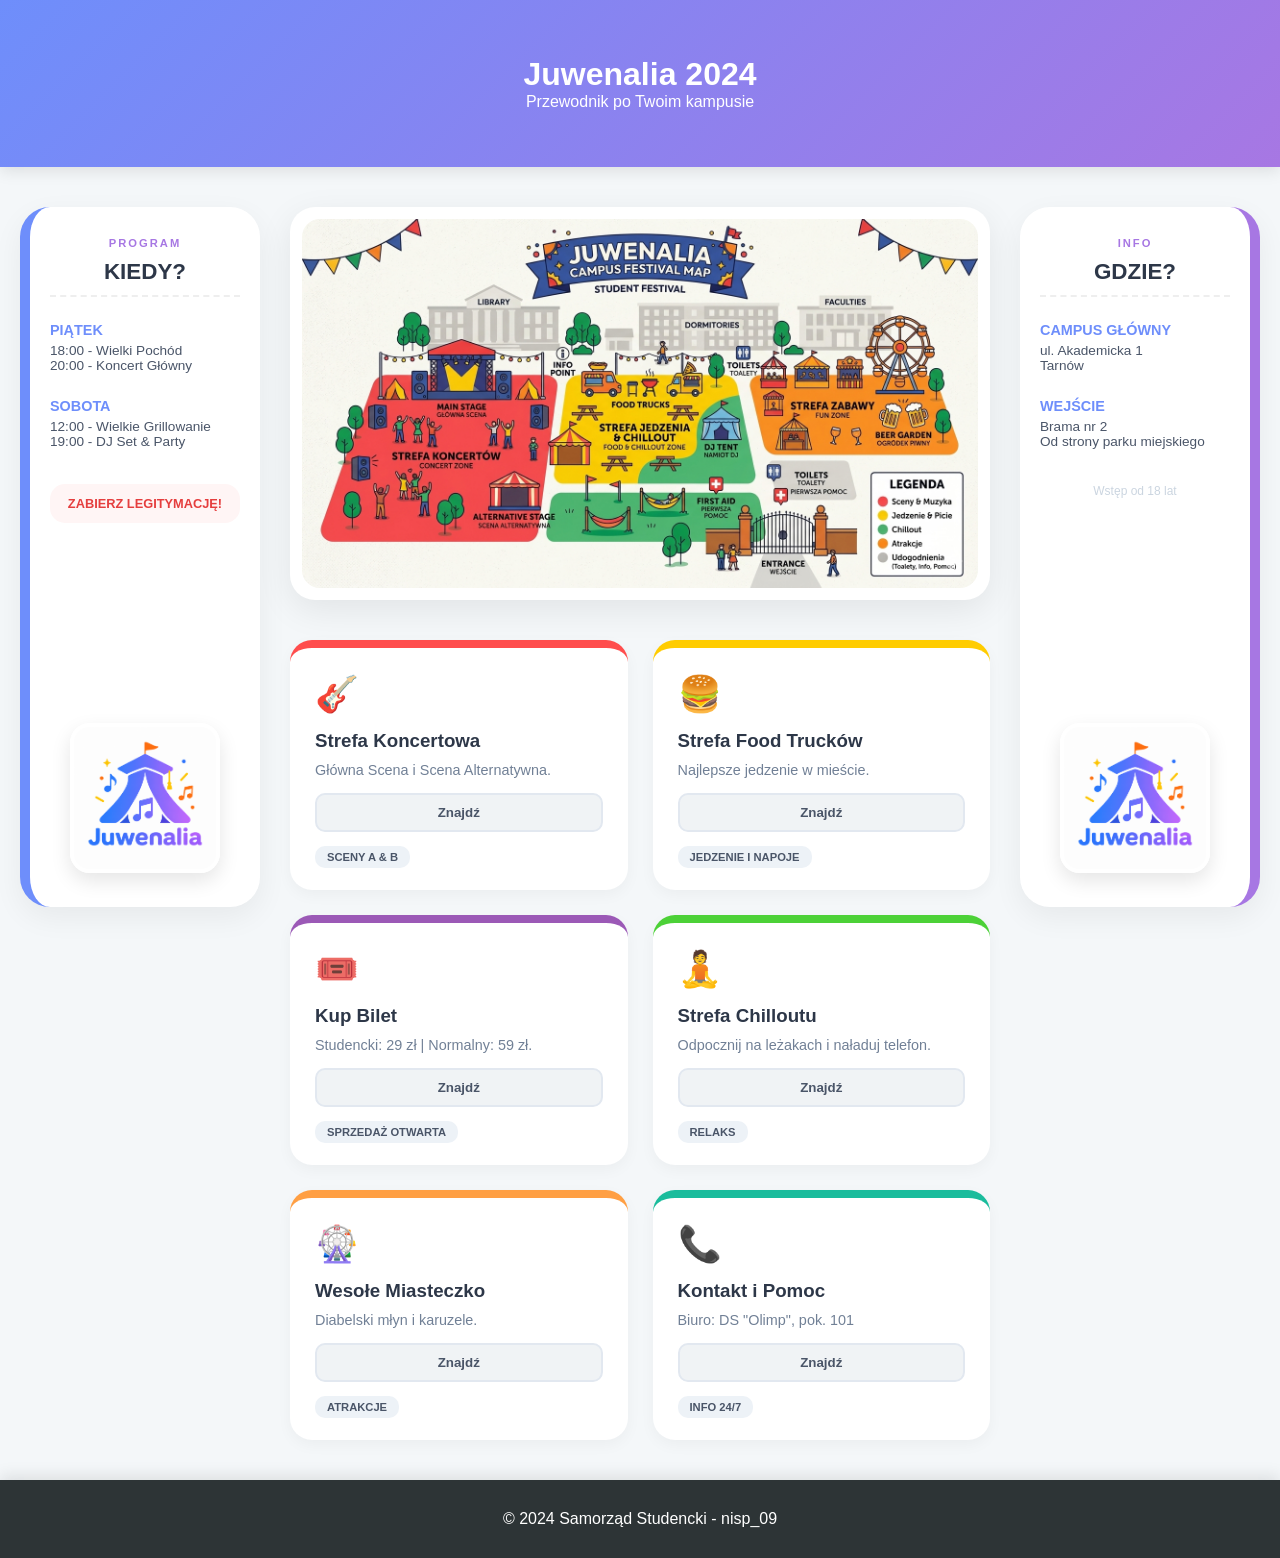
==== commit 6c64cec6: "usuniecie literowki na przycisku" ====
--- a/juwenalia.html
+++ b/juwenalia.html
@@ -55,7 +55,7 @@
             <div class="card-icon">🎸</div>
             <h3>Strefa Koncertowa</h3>
             <p>Główna Scena i Scena Alternatywna.</p>
-            <button class="find-btn">git coZnajdź</button>
+            <button class="find-btn">Znajdź</button>
             <span class="tag">Sceny A & B</span>
         </div>
 
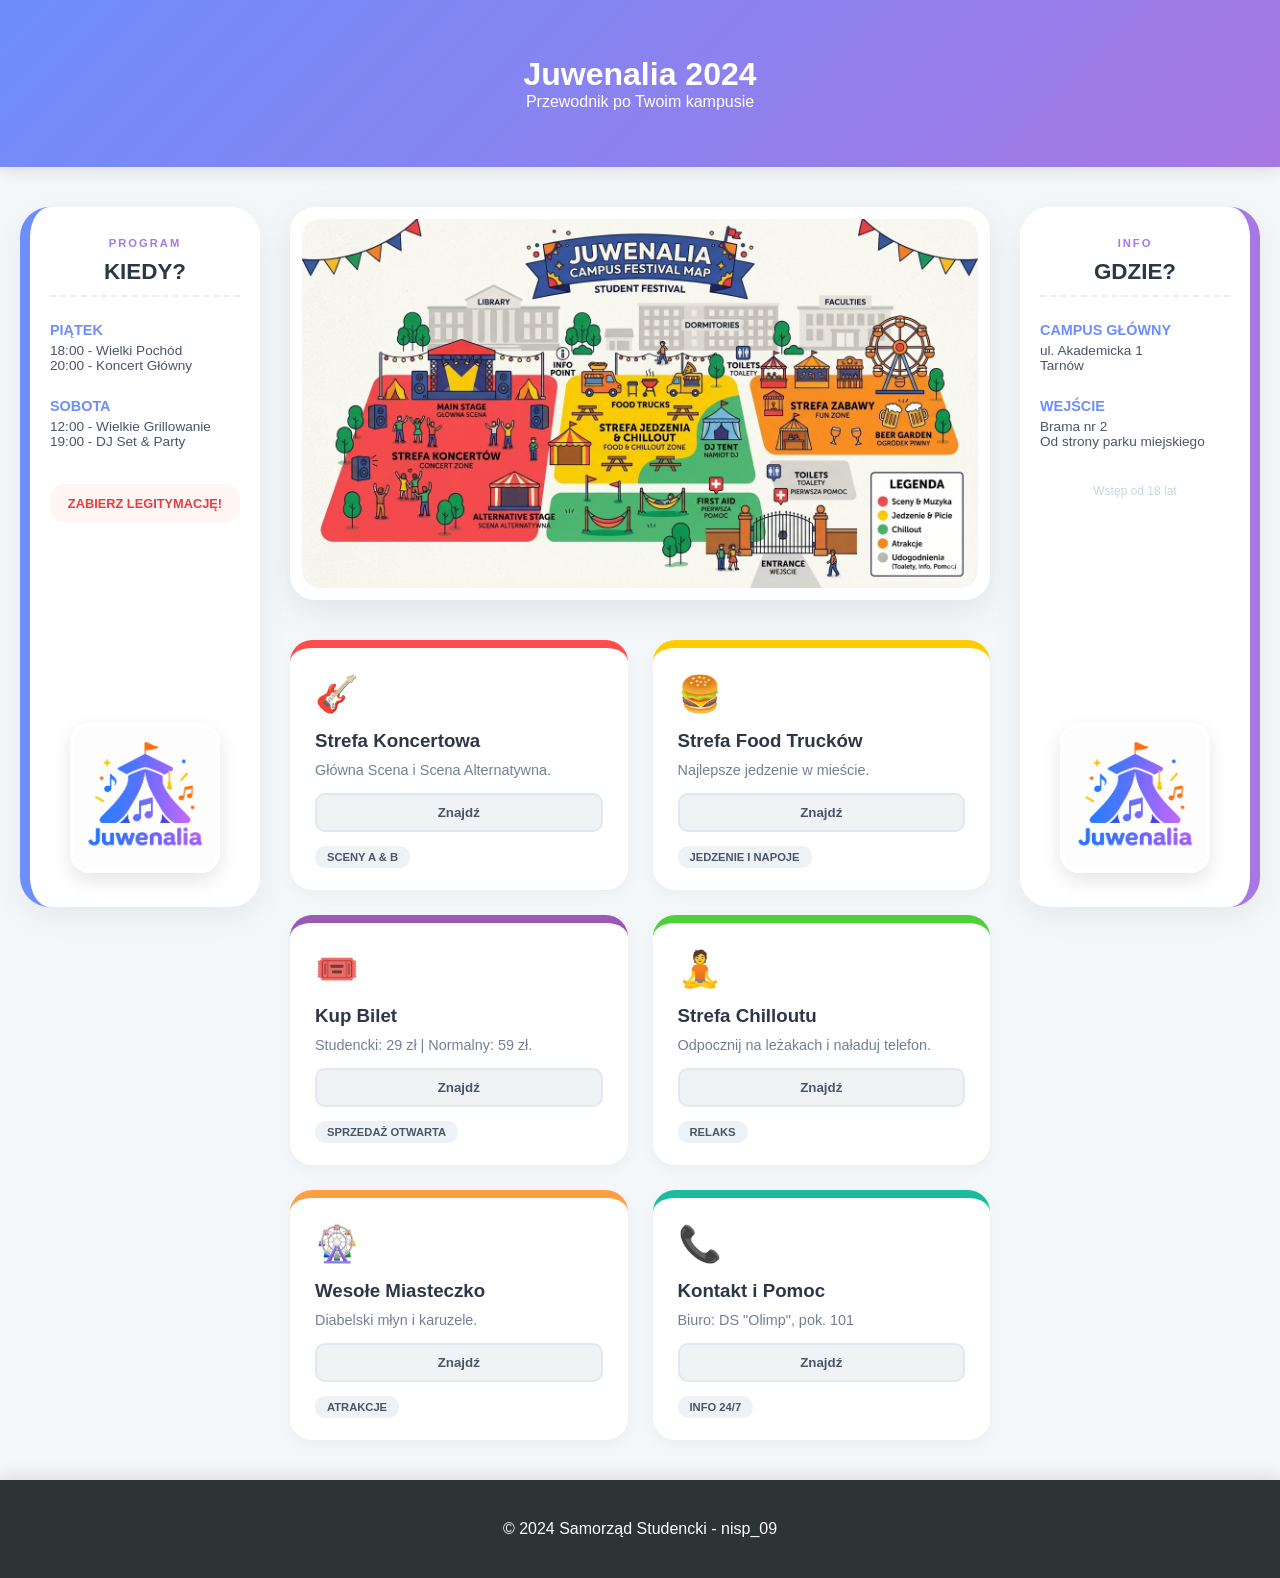
==== commit 06ff2482: "Dodano strefy klikalne na mapie (jeszcze nie dzialaja)" ====
--- a/juwenalia.html
+++ b/juwenalia.html
@@ -46,6 +46,17 @@
         <div class="map-container" id="mapContainer">
             <img src="mapa_juwenalia.png" alt="Mapa Kampusu Juwenalia" class="map-img">
             <div class="map-overlay"></div> <!-- Warstwa przyciemniająca -->
+            <div class="map-container" id="mapContainer">
+                <img src="mapa_juwenalia.png" alt="Mapa Kampusu Juwenalia" class="map-img">
+                <div class="map-overlay"></div>
+                
+                <!-- Niewidzialne strefy klikalne -->
+                <div class="map-trigger" data-zone="concerts" style="top: 35%; left: 3%; width: 34%; height: 60%;"></div>
+                <div class="map-trigger" data-zone="food" style="top: 40%; left: 37%; width: 26%; height: 30%;"></div>
+                <div class="map-trigger" data-zone="chill" style="top: 70%; left: 37%; width: 31%; height: 27%;"></div>
+                <div class="map-trigger" data-zone="fun" style="top: 25%; left: 66%; width: 32%; height: 40%;"></div>
+                <div class="map-trigger" data-zone="tickets" style="top: 75%; left: 60%; width: 22%; height: 20%;"></div>
+            </div>
         </div>
     </section>
 
--- a/style.css
+++ b/style.css
@@ -3,6 +3,27 @@
     margin: 0;
     padding: 0;
     box-sizing: border-box;
+}
+
+/* Upewnij się, że kontener jest bazą dla pozycjonowania */
+.map-container {
+    position: relative;
+    overflow: hidden;
+}
+
+.map-trigger {
+    position: absolute;
+    z-index: 10; /* Musi być wyższy niż map-overlay i map-img */
+    cursor: pointer;
+    
+    /* DEBUG: Odkomentuj poniższą linię, aby zobaczyć czy prostokąty się pojawiają */
+    /* background: rgba(255, 0, 0, 0.3); */
+}
+
+/* Upewnij się, że overlay nie blokuje kliknięć w triggery pod nim */
+.map-overlay {
+    z-index: 5;
+    pointer-events: none; /* To jest krytyczne! */
 }
 
 body {
@@ -258,7 +279,7 @@
 
 footer {
     text-align: center;
-    padding: 30px;
+    padding: 30pgit piux;
     background: #2d3436;
     color: white;
     margin-top: 20px;
@@ -290,9 +311,11 @@
     background-color: #2d3436;
     color: white;
     border-color: #2d3436;
+}
 /* Responsywność - Ukrywanie boków na mniejszych ekranach */
 @media (max-width: 1100px) {
     .banner { display: none; }
     .layout-wrapper { display: block; }
     .main-content { margin: 0 auto; width: 100%; }
-}+}
+
